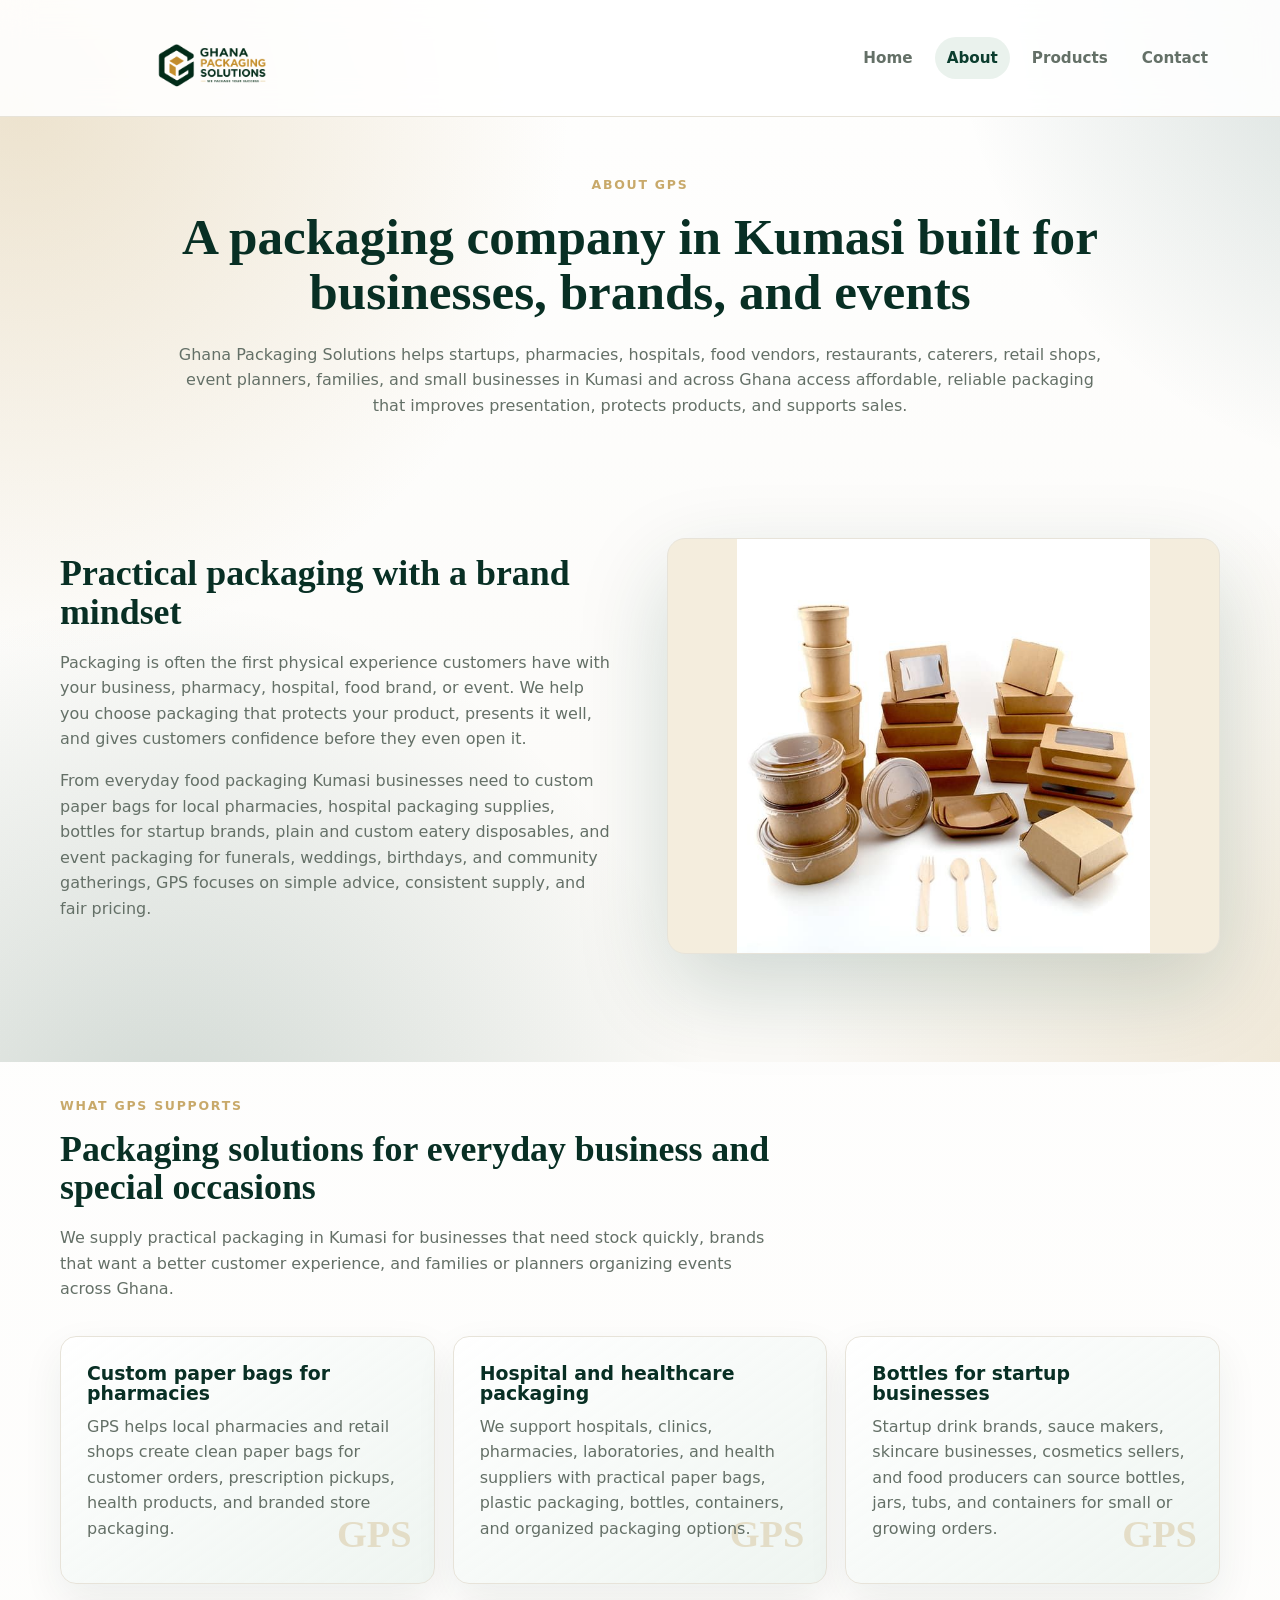
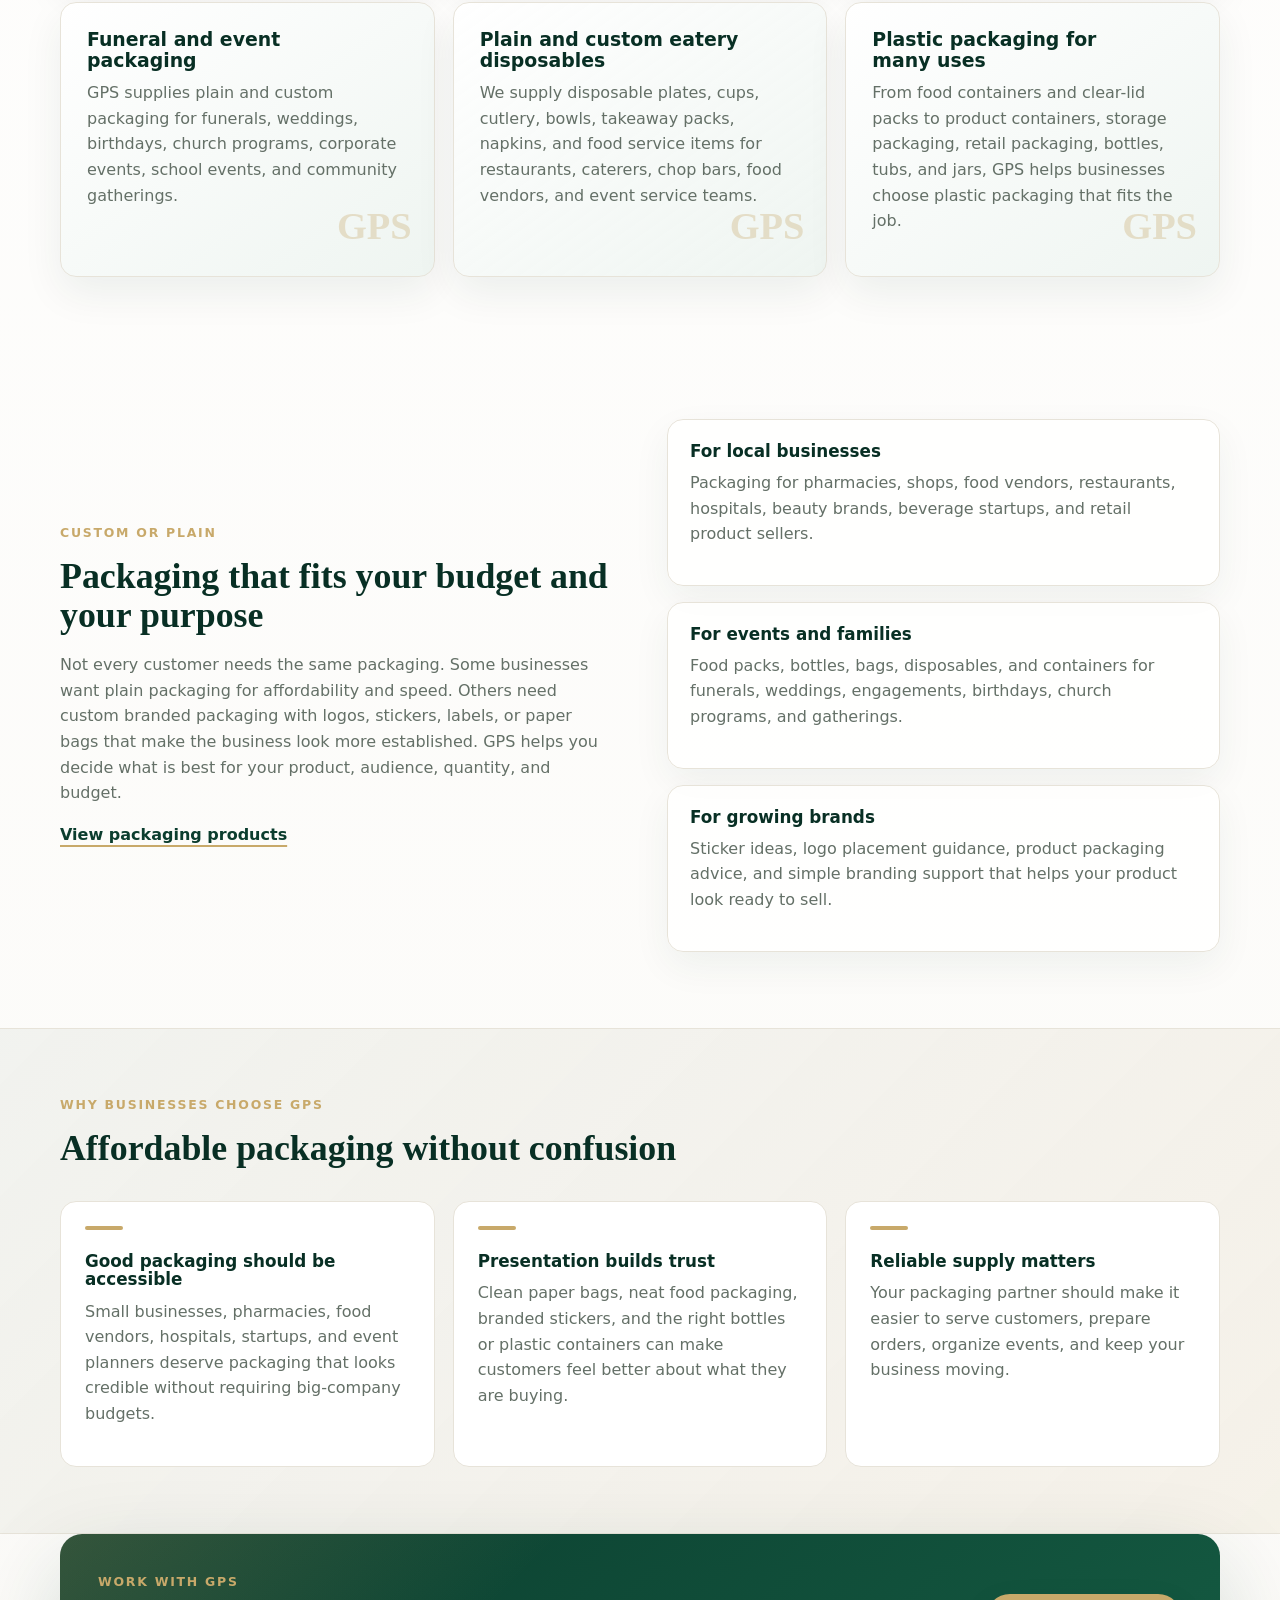
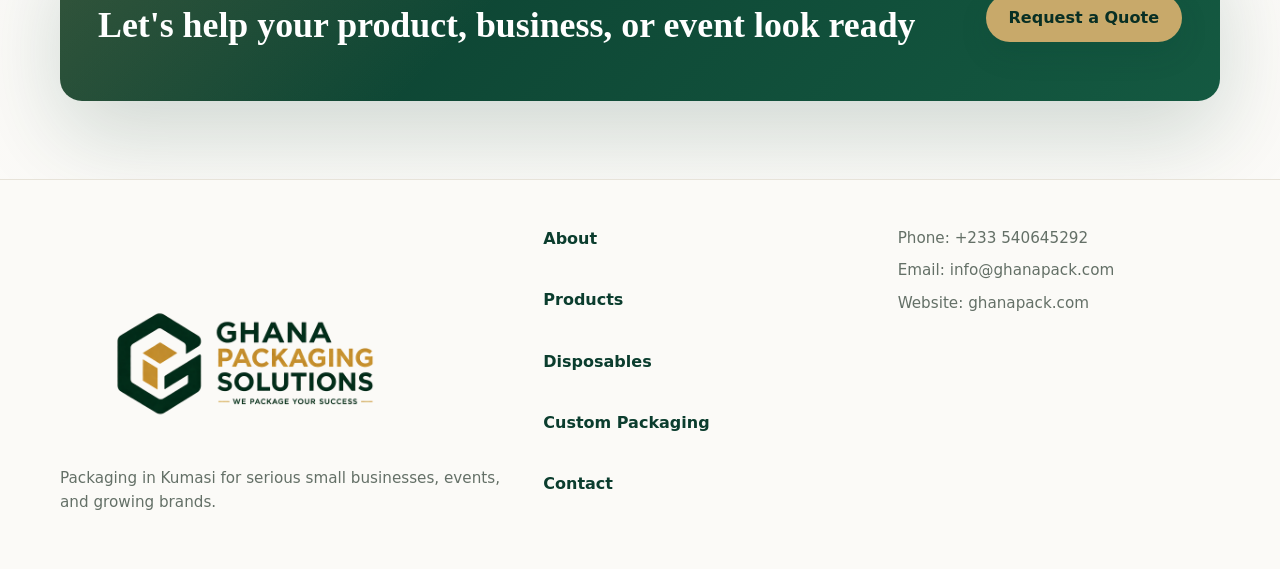
==== about.html @ 1c3f51d5 "Update site logo and favicon" ====
<!DOCTYPE html>
<html lang="en">
<head>
  <meta charset="UTF-8">
  <meta name="viewport" content="width=device-width, initial-scale=1.0">
  <title>About GPS | Packaging Company in Kumasi, Ghana</title>
  <meta name="description" content="Learn about Ghana Packaging Solutions, a packaging company in Kumasi supplying custom paper bags, pharmacy bags, hospital packaging, bottles, plastic packaging, disposables, and event packaging Ghana-wide.">
  <link rel="canonical" href="https://ghanapack.com/about.html">
  <meta property="og:type" content="website">
  <meta property="og:title" content="About Ghana Packaging Solutions">
  <meta property="og:description" content="A packaging company in Kumasi supplying custom paper bags, pharmacy bags, hospital packaging, bottles, plastic packaging, disposables, and event packaging Ghana-wide.">
  <meta property="og:url" content="https://ghanapack.com/about.html">
  <meta property="og:image" content="https://www.ghanapack.com/assets/images/foodpack.jpeg">
  <meta property="og:image:alt" content="Food packaging products supplied by Ghana Packaging Solutions">
  <meta name="twitter:card" content="summary_large_image">
  <meta name="twitter:title" content="About Ghana Packaging Solutions">
  <meta name="twitter:description" content="Custom paper bags, pharmacy bags, hospital packaging, bottles, plastic packaging, disposables, and event packaging from GPS in Kumasi.">
  <meta name="twitter:image" content="https://www.ghanapack.com/assets/images/foodpack.jpeg">
  <link rel="icon" href="/favicon.ico" sizes="any">
  <link rel="icon" type="image/png" sizes="512x512" href="/assets/images/favicon-final.png">
  <link rel="apple-touch-icon" href="/assets/images/favicon-final.png">
  <link rel="stylesheet" href="css/style.css">
</head>
<body>
  <header class="site-header">
    <a class="brand" href="index.html" aria-label="Ghana Packaging Solutions home"><img class="brand-logo" src="assets/images/logoname-transparent.png" alt="Ghana Packaging Solutions logo"><span class="brand-text">Ghana Packaging Solutions</span></a>
    <button class="nav-toggle" type="button" aria-label="Open navigation" aria-expanded="false">Menu</button>
    <nav class="site-nav" aria-label="Primary navigation">
      <a href="index.html">Home</a>
      <a href="about.html" aria-current="page">About</a>
      <a href="products.html">Products</a>
      <a href="contact.html">Contact</a>
    </nav>
  </header>

  <main>
    <section class="page-hero">
      <p class="eyebrow">About GPS</p>
      <h1>A packaging company in Kumasi built for businesses, brands, and events</h1>
      <p>Ghana Packaging Solutions helps startups, pharmacies, hospitals, food vendors, restaurants, caterers, retail shops, event planners, families, and small businesses in Kumasi and across Ghana access affordable, reliable packaging that improves presentation, protects products, and supports sales.</p>
    </section>

    <section class="split-section">
      <div>
        <h2>Practical packaging with a brand mindset</h2>
        <p>Packaging is often the first physical experience customers have with your business, pharmacy, hospital, food brand, or event. We help you choose packaging that protects your product, presents it well, and gives customers confidence before they even open it.</p>
        <p>From everyday food packaging Kumasi businesses need to custom paper bags for local pharmacies, hospital packaging supplies, bottles for startup brands, plain and custom eatery disposables, and event packaging for funerals, weddings, birthdays, and community gatherings, GPS focuses on simple advice, consistent supply, and fair pricing.</p>
      </div>
      <figure class="image-panel">
        <!-- IMAGE TO CHANGE: Replace this with a Ghana/local GPS shop, warehouse, or product-only packaging photo. Avoid foreign people, foreign dishes, and unrelated scenes. -->
        <img src="assets/images/foodpack.jpeg" alt="Ghana Packaging Solutions food packaging supplies for businesses in Ghana" loading="lazy">
      </figure>
    </section>

    <section class="section">
      <div class="section-heading">
        <p class="eyebrow">What GPS supports</p>
        <h2>Packaging solutions for everyday business and special occasions</h2>
        <p>We supply practical packaging in Kumasi for businesses that need stock quickly, brands that want a better customer experience, and families or planners organizing events across Ghana.</p>
      </div>
      <div class="service-grid">
        <article class="service-card">
          <h3>Custom paper bags for pharmacies</h3>
          <p>GPS helps local pharmacies and retail shops create clean paper bags for customer orders, prescription pickups, health products, and branded store packaging.</p>
        </article>
        <article class="service-card">
          <h3>Hospital and healthcare packaging</h3>
          <p>We support hospitals, clinics, pharmacies, laboratories, and health suppliers with practical paper bags, plastic packaging, bottles, containers, and organized packaging options.</p>
        </article>
        <article class="service-card">
          <h3>Bottles for startup businesses</h3>
          <p>Startup drink brands, sauce makers, skincare businesses, cosmetics sellers, and food producers can source bottles, jars, tubs, and containers for small or growing orders.</p>
        </article>
        <article class="service-card">
          <h3>Funeral and event packaging</h3>
          <p>GPS supplies plain and custom packaging for funerals, weddings, birthdays, church programs, corporate events, school events, and community gatherings.</p>
        </article>
        <article class="service-card">
          <h3>Plain and custom eatery disposables</h3>
          <p>We supply disposable plates, cups, cutlery, bowls, takeaway packs, napkins, and food service items for restaurants, caterers, chop bars, food vendors, and event service teams.</p>
        </article>
        <article class="service-card">
          <h3>Plastic packaging for many uses</h3>
          <p>From food containers and clear-lid packs to product containers, storage packaging, retail packaging, bottles, tubs, and jars, GPS helps businesses choose plastic packaging that fits the job.</p>
        </article>
      </div>
    </section>

    <section class="split-section">
      <div>
        <p class="eyebrow">Custom or plain</p>
        <h2>Packaging that fits your budget and your purpose</h2>
        <p>Not every customer needs the same packaging. Some businesses want plain packaging for affordability and speed. Others need custom branded packaging with logos, stickers, labels, or paper bags that make the business look more established. GPS helps you decide what is best for your product, audience, quantity, and budget.</p>
        <a class="text-link" href="products.html">View packaging products</a>
      </div>
      <div class="support-list">
        <div>
          <h3>For local businesses</h3>
          <p>Packaging for pharmacies, shops, food vendors, restaurants, hospitals, beauty brands, beverage startups, and retail product sellers.</p>
        </div>
        <div>
          <h3>For events and families</h3>
          <p>Food packs, bottles, bags, disposables, and containers for funerals, weddings, engagements, birthdays, church programs, and gatherings.</p>
        </div>
        <div>
          <h3>For growing brands</h3>
          <p>Sticker ideas, logo placement guidance, product packaging advice, and simple branding support that helps your product look ready to sell.</p>
        </div>
      </div>
    </section>

    <section class="section section-muted">
      <div class="section-heading">
        <p class="eyebrow">Why businesses choose GPS</p>
        <h2>Affordable packaging without confusion</h2>
      </div>
      <div class="feature-grid three">
        <article class="feature">
          <h3>Good packaging should be accessible</h3>
          <p>Small businesses, pharmacies, food vendors, hospitals, startups, and event planners deserve packaging that looks credible without requiring big-company budgets.</p>
        </article>
        <article class="feature">
          <h3>Presentation builds trust</h3>
          <p>Clean paper bags, neat food packaging, branded stickers, and the right bottles or plastic containers can make customers feel better about what they are buying.</p>
        </article>
        <article class="feature">
          <h3>Reliable supply matters</h3>
          <p>Your packaging partner should make it easier to serve customers, prepare orders, organize events, and keep your business moving.</p>
        </article>
      </div>
    </section>

    <section class="cta-band">
      <div>
        <p class="eyebrow">Work with GPS</p>
        <h2>Let's help your product, business, or event look ready</h2>
      </div>
      <a class="button button-primary" href="contact.html">Request a Quote</a>
    </section>
  </main>

  <footer class="site-footer">
    <div><a class="footer-brand footer-brand-logo" href="index.html" aria-label="Ghana Packaging Solutions home"><img class="footer-logo" src="assets/images/logoname-transparent.png" alt="Ghana Packaging Solutions logo and tagline"></a><p>Packaging in Kumasi for serious small businesses, events, and growing brands.</p></div>
    <nav aria-label="Footer navigation"><a href="about.html">About</a><a href="products.html">Products</a><a href="disposables.html">Disposables</a><a href="custom-packaging.html">Custom Packaging</a><a href="contact.html">Contact</a></nav>
    <div><p>Phone: +233 540645292</p><p>Email: info@ghanapack.com</p><p>Website: ghanapack.com</p></div>
  </footer>
  <script src="js/main.js"></script>
</body>
</html>
---- css/style.css ----
:root {
  --green: #0b3d2e;
  --green-900: #082f24;
  --gold: #c8a96a;
  --gold-soft: #f4eddd;
  --charcoal: #202421;
  --muted: #647067;
  --line: #e7e3d9;
  --white: #ffffff;
  --off-white: #fbfaf7;
  --leaf-soft: #eaf2ed;
  --shadow: 0 24px 70px rgba(11, 61, 46, 0.12);
  --shadow-strong: 0 34px 90px rgba(11, 61, 46, 0.18);
  --container: 1160px;
}

* {
  box-sizing: border-box;
}

html {
  scroll-behavior: smooth;
}

body {
  position: relative;
  margin: 0;
  background: linear-gradient(180deg, #ffffff 0%, #fbfaf7 100%);
  color: var(--charcoal);
  font-family: Inter, ui-sans-serif, system-ui, -apple-system, BlinkMacSystemFont, "Segoe UI", sans-serif;
  line-height: 1.6;
  isolation: isolate;
}

body::before {
  position: fixed;
  inset: -18%;
  z-index: 0;
  background:
    radial-gradient(circle at 12% 18%, rgba(200, 169, 106, 0.32), transparent 25%),
    radial-gradient(circle at 84% 10%, rgba(11, 61, 46, 0.2), transparent 24%),
    radial-gradient(circle at 70% 78%, rgba(200, 169, 106, 0.24), transparent 28%),
    radial-gradient(circle at 18% 86%, rgba(11, 61, 46, 0.18), transparent 25%),
    linear-gradient(180deg, #ffffff 0%, #fbfaf7 100%);
  background-size: 120% 120%, 115% 115%, 130% 130%, 125% 125%, 100% 100%;
  content: "";
  opacity: 1;
  pointer-events: none;
  transform: translate3d(0, 0, 0);
  animation: ambientBackground 15s ease-in-out infinite alternate;
}

main,
.site-footer {
  position: relative;
  z-index: 1;
}

img {
  display: block;
  max-width: 100%;
}

a {
  color: inherit;
}

.site-header {
  position: sticky;
  top: 0;
  z-index: 20;
  display: flex;
  align-items: center;
  justify-content: space-between;
  gap: 24px;
  padding: 8px max(24px, calc((100vw - var(--container)) / 2));
  background: rgba(255, 255, 255, 0.88);
  border-bottom: 1px solid var(--line);
  backdrop-filter: blur(16px);
}

.brand,
.footer-brand {
  display: inline-flex;
  align-items: center;
  gap: 10px;
  color: var(--green);
  font-weight: 800;
  letter-spacing: 0;
  text-decoration: none;
}

.brand-logo {
  width: 300px;
  height: 100px;
  border: 0;
  border-radius: 0;
  background: transparent;
  box-shadow: none;
  object-fit: contain;
  object-position: center;
}

.brand-text {
  display: none;
  line-height: 1.15;
}

.footer-brand-logo {
  display: block;
  max-width: 360px;
}

.footer-logo {
  width: 100%;
  aspect-ratio: 3 / 2;
  border: 0;
  border-radius: 0;
  background: transparent;
  box-shadow: none;
  object-fit: contain;
  object-position: center;
}

.site-nav {
  display: flex;
  align-items: center;
  gap: 10px;
  color: var(--muted);
  font-size: 0.95rem;
  font-weight: 700;
}

.site-nav a {
  padding: 9px 12px;
  border-radius: 999px;
  text-decoration: none;
  transition: color 180ms ease, background 180ms ease;
}

.site-nav a:hover,
.site-nav a[aria-current="page"] {
  background: var(--leaf-soft);
  color: var(--green);
}

.nav-toggle {
  display: none;
  border: 1px solid var(--line);
  background: var(--white);
  color: var(--green);
  min-height: 42px;
  padding: 0 14px;
  font: inherit;
  font-weight: 800;
}

.hero,
.page-hero,
.section,
.split-section,
.contact-layout,
.cta-band {
  width: min(var(--container), calc(100% - 40px));
  margin-inline: auto;
}

.hero {
  display: grid;
  grid-template-columns: minmax(0, 0.95fr) minmax(320px, 1.05fr);
  gap: 56px;
  align-items: center;
  min-height: calc(100vh - 74px);
  padding: 54px 0 44px;
}

.hero-content {
  max-width: 690px;
}

.eyebrow {
  margin: 0 0 14px;
  color: var(--gold);
  font-size: 0.78rem;
  font-weight: 900;
  letter-spacing: 0.14em;
  text-transform: uppercase;
}

h1,
h2,
h3,
p {
  margin-top: 0;
}

h1,
h2,
h3 {
  color: var(--green-900);
  line-height: 1.08;
}

h1 {
  margin-bottom: 22px;
  font-family: Georgia, "Times New Roman", serif;
  font-size: clamp(2.35rem, 4.55vw, 4.7rem);
  font-weight: 700;
  letter-spacing: 0;
}

h2 {
  margin-bottom: 18px;
  font-family: Georgia, "Times New Roman", serif;
  font-size: clamp(1.75rem, 2.8vw, 2.85rem);
  font-weight: 700;
}

h3 {
  margin-bottom: 10px;
  font-size: 1.05rem;
}

p {
  color: var(--muted);
}

.hero-copy {
  max-width: 640px;
  font-size: 1.05rem;
}

.button-row {
  display: flex;
  flex-wrap: wrap;
  gap: 14px;
  align-items: center;
  margin-top: 28px;
}

.button {
  display: inline-flex;
  align-items: center;
  justify-content: center;
  min-height: 48px;
  padding: 0 22px;
  border: 1px solid transparent;
  border-radius: 999px;
  font-weight: 850;
  text-decoration: none;
  box-shadow: 0 12px 30px rgba(11, 61, 46, 0.12);
  transition: transform 180ms ease, background 180ms ease, border-color 180ms ease, box-shadow 180ms ease;
}

.button:hover,
.category-card:hover,
.product-card:hover {
  transform: translateY(-5px);
}

.button:hover {
  box-shadow: 0 20px 44px rgba(11, 61, 46, 0.2);
}

.button-primary {
  background: var(--green);
  color: var(--white);
}

.button-secondary {
  border-color: var(--green);
  color: var(--green);
}

.button-whatsapp {
  background: #128c7e;
  color: var(--white);
}

.hero-media,
.image-panel {
  position: relative;
  margin: 0;
  overflow: hidden;
  border: 1px solid var(--line);
  border-radius: 18px;
  background: var(--gold-soft);
  box-shadow: var(--shadow-strong);
}

.hero-slider {
  min-height: clamp(330px, 46vw, 560px);
  isolation: isolate;
}

.hero-media img,
.image-panel img {
  width: 100%;
  aspect-ratio: 4 / 3;
  object-fit: contain;
  transition: transform 600ms ease, filter 600ms ease;
}

.hero-slider .hero-slide {
  position: absolute;
  inset: 0;
  height: 100%;
  opacity: 0;
  transform: scale(1.035);
  transition: opacity 900ms ease, transform 1600ms ease;
}

.hero-slider .hero-slide.is-active {
  opacity: 1;
  transform: scale(1);
  z-index: 1;
}

.hero-slider-caption {
  position: absolute;
  right: 18px;
  bottom: 18px;
  z-index: 3;
  max-width: min(76%, 390px);
  padding: 12px 16px;
  border: 1px solid rgba(255, 255, 255, 0.42);
  border-radius: 999px;
  background: rgba(8, 47, 36, 0.82);
  color: var(--white);
  font-size: 0.86rem;
  font-weight: 800;
  line-height: 1.35;
  backdrop-filter: blur(12px);
}

.hero-slider-dots {
  position: absolute;
  left: 20px;
  bottom: 24px;
  z-index: 3;
  display: flex;
  gap: 8px;
}

.hero-slider-dots span {
  width: 9px;
  height: 9px;
  border-radius: 999px;
  background: rgba(255, 255, 255, 0.56);
  transition: width 220ms ease, background 220ms ease;
}

.hero-slider-dots span.is-active {
  width: 28px;
  background: var(--gold);
}

.hero-media:hover .hero-slide.is-active,
.image-panel:hover img,
.category-card:hover img,
.product-card:hover img {
  filter: saturate(1.08) contrast(1.04);
  transform: scale(1.045);
}

.proof-strip {
  display: grid;
  width: min(var(--container), calc(100% - 40px));
  grid-template-columns: repeat(4, minmax(0, 1fr));
  gap: 1px;
  margin: 0 auto 34px;
  overflow: hidden;
  border: 1px solid rgba(11, 61, 46, 0.12);
  border-radius: 18px;
  background: rgba(11, 61, 46, 0.12);
  box-shadow: 0 20px 56px rgba(11, 61, 46, 0.08);
}

.proof-strip div {
  padding: 22px 20px;
  background: rgba(255, 255, 255, 0.82);
  backdrop-filter: blur(12px);
}

.proof-strip strong,
.proof-strip span {
  display: block;
}

.proof-strip strong {
  color: var(--green);
  font-family: Georgia, "Times New Roman", serif;
  font-size: 1.55rem;
}

.proof-strip span {
  color: var(--muted);
  font-size: 0.9rem;
}

.section {
  padding: 66px 0;
}

.section-muted {
  width: 100%;
  max-width: none;
  padding-inline: max(20px, calc((100vw - var(--container)) / 2));
  background:
    linear-gradient(135deg, rgba(11, 61, 46, 0.04), rgba(200, 169, 106, 0.1)),
    var(--off-white);
  border-block: 1px solid var(--line);
}

.section-heading {
  max-width: 720px;
  margin-bottom: 34px;
}

.category-grid {
  display: grid;
  grid-template-columns: repeat(3, minmax(0, 1fr));
  gap: 18px;
}

.feature-grid {
  display: grid;
  grid-template-columns: repeat(auto-fit, minmax(205px, 1fr));
  gap: 18px;
}

.feature-grid.three {
  grid-template-columns: repeat(3, minmax(0, 1fr));
}

.category-card,
.feature,
.product-card,
.contact-panel,
.quote-form {
  border: 1px solid var(--line);
  border-radius: 16px;
  background: var(--white);
}

.category-card {
  display: block;
  overflow: hidden;
  color: var(--green);
  font-weight: 850;
  text-decoration: none;
  box-shadow: 0 14px 40px rgba(11, 61, 46, 0.07);
  transition: transform 220ms ease, box-shadow 220ms ease;
}

.category-card img {
  width: 100%;
  aspect-ratio: 1.2 / 1;
  object-fit: cover;
  border-bottom: 1px solid var(--line);
  transition: opacity 180ms ease, transform 600ms ease, filter 600ms ease;
}

.category-card span {
  position: relative;
  display: flex;
  align-items: center;
  justify-content: space-between;
  gap: 12px;
  padding: 18px;
}

.category-card span::after {
  color: var(--gold);
  content: "->";
  transition: transform 180ms ease;
}

.category-card:hover,
.product-card:hover,
.feature:hover {
  box-shadow: var(--shadow);
}

.category-card:hover span::after {
  transform: translateX(4px);
}

.feature {
  position: relative;
  padding: 24px;
  overflow: hidden;
  transition: transform 220ms ease, box-shadow 220ms ease, border-color 220ms ease;
}

.feature::before {
  display: block;
  width: 38px;
  height: 4px;
  margin-bottom: 22px;
  border-radius: 999px;
  background: var(--gold);
  content: "";
}

.feature:hover {
  border-color: rgba(200, 169, 106, 0.65);
  transform: translateY(-5px);
}

.split-section {
  display: grid;
  grid-template-columns: repeat(2, minmax(0, 1fr));
  gap: 54px;
  align-items: center;
  padding: 76px 0;
}

.support-list {
  display: grid;
  gap: 16px;
}

.support-list > div {
  padding: 22px;
  border: 1px solid var(--line);
  border-radius: 16px;
  background: rgba(255, 255, 255, 0.78);
  box-shadow: 0 14px 38px rgba(11, 61, 46, 0.06);
}

.text-link {
  color: var(--green);
  font-weight: 850;
  text-decoration-color: var(--gold);
  text-decoration-thickness: 2px;
  text-underline-offset: 5px;
}

.industry-row {
  display: grid;
  grid-template-columns: repeat(4, minmax(0, 1fr));
  gap: 14px;
}

.industry-row span {
  display: grid;
  min-height: 86px;
  place-items: center;
  border: 1px solid var(--line);
  border-radius: 16px;
  background: linear-gradient(135deg, var(--off-white), var(--leaf-soft));
  color: var(--green);
  font-weight: 850;
  text-align: center;
}

.service-grid {
  display: grid;
  grid-template-columns: repeat(3, minmax(0, 1fr));
  gap: 18px;
}

.service-card {
  position: relative;
  min-height: 210px;
  padding: 26px;
  overflow: hidden;
  border: 1px solid var(--line);
  border-radius: 16px;
  background:
    linear-gradient(145deg, rgba(255, 255, 255, 0.92), rgba(234, 242, 237, 0.78)),
    var(--white);
  box-shadow: 0 16px 42px rgba(11, 61, 46, 0.07);
  transition: transform 220ms ease, border-color 220ms ease, box-shadow 220ms ease;
}

.service-card::after {
  position: absolute;
  right: 22px;
  bottom: 18px;
  color: rgba(200, 169, 106, 0.32);
  content: "GPS";
  font-family: Georgia, "Times New Roman", serif;
  font-size: 2.4rem;
  font-weight: 700;
}

.service-card h3,
.service-card p {
  position: relative;
  z-index: 1;
}

.service-card h3 {
  max-width: 260px;
  font-size: 1.18rem;
}

.service-card:hover {
  border-color: rgba(200, 169, 106, 0.65);
  box-shadow: var(--shadow);
  transform: translateY(-5px);
}

.faq-section {
  padding-top: 10px;
}

.faq-list {
  display: grid;
  gap: 14px;
}

.faq-list details {
  border: 1px solid var(--line);
  border-radius: 16px;
  background: rgba(255, 255, 255, 0.88);
  box-shadow: 0 14px 34px rgba(11, 61, 46, 0.06);
  transition: border-color 180ms ease, box-shadow 180ms ease;
}

.faq-list details[open] {
  border-color: rgba(200, 169, 106, 0.72);
  box-shadow: var(--shadow);
}

.faq-list summary {
  display: flex;
  align-items: center;
  justify-content: space-between;
  gap: 18px;
  padding: 22px 24px;
  color: var(--green-900);
  cursor: pointer;
  font-weight: 850;
  list-style: none;
}

.faq-list summary::-webkit-details-marker {
  display: none;
}

.faq-list summary::after {
  display: grid;
  flex: 0 0 30px;
  width: 30px;
  height: 30px;
  place-items: center;
  border-radius: 999px;
  background: var(--leaf-soft);
  color: var(--green);
  content: "+";
  font-size: 1.1rem;
  transition: transform 180ms ease, background 180ms ease;
}

.faq-list details[open] summary::after {
  background: var(--gold-soft);
  transform: rotate(45deg);
}

.faq-list p {
  max-width: 860px;
  margin: -4px 24px 24px;
}

.cta-band {
  display: flex;
  align-items: center;
  justify-content: space-between;
  gap: 28px;
  margin-bottom: 78px;
  padding: 38px;
  border-radius: 22px;
  background:
    linear-gradient(135deg, rgba(200, 169, 106, 0.22), transparent 38%),
    linear-gradient(135deg, var(--green), #145941);
  box-shadow: var(--shadow-strong);
}

.cta-band h2,
.cta-band p,
.cta-band a:not(.button),
.cta-band .eyebrow {
  color: var(--white);
}

.cta-band .eyebrow {
  color: var(--gold);
}

.cta-band .button-primary {
  background: var(--gold);
  color: var(--green-900);
}

.page-hero {
  max-width: 930px;
  padding: 58px 0 28px;
  text-align: center;
}

.page-hero h1 {
  font-size: clamp(2.15rem, 4vw, 3.8rem);
}

.product-list {
  display: grid;
  gap: 22px;
}

.product-card {
  display: grid;
  grid-template-columns: 280px 1fr;
  gap: 28px;
  align-items: center;
  padding: 18px;
  overflow: hidden;
  transition: transform 220ms ease, box-shadow 220ms ease, border-color 220ms ease;
}

.product-card img {
  width: 100%;
  aspect-ratio: 1.25 / 1;
  border-radius: 4px;
  object-fit: cover;
  transition: opacity 180ms ease, transform 600ms ease, filter 600ms ease;
}

.check-list {
  display: grid;
  gap: 10px;
  margin: 24px 0 0;
  padding: 0;
  list-style: none;
}

.check-list li {
  position: relative;
  padding-left: 28px;
  color: var(--charcoal);
}

.check-list li::before {
  position: absolute;
  left: 0;
  top: 0.45em;
  width: 11px;
  height: 6px;
  border-left: 2px solid var(--gold);
  border-bottom: 2px solid var(--gold);
  content: "";
  transform: rotate(-45deg);
}

.contact-layout {
  display: grid;
  grid-template-columns: 0.75fr 1.25fr;
  gap: 26px;
  align-items: start;
  padding: 40px 0 84px;
}

.contact-panel,
.quote-form {
  padding: 28px;
  box-shadow: 0 16px 48px rgba(11, 61, 46, 0.08);
}

.contact-panel a {
  color: var(--green);
  font-weight: 800;
}

.quote-form {
  display: grid;
  gap: 12px;
}

.quote-form label {
  color: var(--green-900);
  font-weight: 800;
}

.quote-form input,
.quote-form select,
.quote-form textarea {
  width: 100%;
  min-height: 48px;
  border: 1px solid var(--line);
  border-radius: 10px;
  padding: 12px 14px;
  color: var(--charcoal);
  font: inherit;
}

.quote-form input:focus,
.quote-form select:focus,
.quote-form textarea:focus {
  border-color: var(--gold);
  box-shadow: 0 0 0 4px rgba(200, 169, 106, 0.18);
  outline: none;
}

.reveal {
  opacity: 0;
  transform: translateY(24px);
  transition: opacity 650ms ease, transform 650ms ease;
}

.reveal.is-visible {
  opacity: 1;
  transform: translateY(0);
}

@keyframes ambientBackground {
  0% {
    background-position: 0% 0%, 100% 4%, 74% 100%, 6% 86%, 0% 0%;
    transform: scale(1);
  }

  50% {
    background-position: 8% 10%, 90% 16%, 62% 88%, 14% 76%, 0% 0%;
    transform: scale(1.025);
  }

  100% {
    background-position: 14% 4%, 82% 0%, 80% 76%, 2% 94%, 0% 0%;
    transform: scale(1.04);
  }
}

@media (prefers-reduced-motion: reduce) {
  *,
  *::before,
  *::after {
    animation-duration: 0.01ms !important;
    animation-iteration-count: 1 !important;
    scroll-behavior: auto !important;
    transition-duration: 0.01ms !important;
  }
}

.quote-form textarea {
  resize: vertical;
}

.site-footer {
  display: grid;
  grid-template-columns: 1.4fr 1fr 1fr;
  gap: 32px;
  padding: 46px max(24px, calc((100vw - var(--container)) / 2));
  background: var(--off-white);
  border-top: 1px solid var(--line);
}

.site-footer nav {
  display: grid;
  gap: 10px;
}

.site-footer a {
  color: var(--green);
  font-weight: 800;
  text-decoration: none;
}

.site-footer p {
  margin-bottom: 8px;
  font-size: 0.95rem;
}

@media (max-width: 900px) {
  .site-header {
    align-items: center;
    flex-wrap: wrap;
  }

  .nav-toggle {
    display: inline-flex;
    align-items: center;
  }

  .site-nav {
    display: none;
    width: 100%;
    flex-direction: column;
    align-items: flex-start;
    gap: 14px;
    padding-top: 12px;
  }

  .site-nav.is-open {
    display: flex;
  }

  .hero,
  .split-section,
  .contact-layout {
    grid-template-columns: 1fr;
  }

  .category-grid,
  .feature-grid,
  .feature-grid.three,
  .industry-row,
  .service-grid,
  .proof-strip {
    grid-template-columns: repeat(2, minmax(0, 1fr));
  }

  .site-footer {
    grid-template-columns: 1fr;
  }

  .cta-band {
    align-items: flex-start;
    flex-direction: column;
  }
}

@media (max-width: 620px) {
  .brand {
    max-width: calc(100% - 82px);
    font-size: 0.92rem;
  }

  .brand-logo {
    width: 210px;
    height: 74px;
    border-radius: 12px;
  }

  .footer-brand-logo {
    max-width: 300px;
  }

  .hero,
  .page-hero,
  .section,
  .split-section,
  .contact-layout,
  .cta-band {
    width: min(100% - 28px, var(--container));
  }

  .hero {
    padding-top: 46px;
  }

  h1 {
    font-size: 2.22rem;
  }

  .category-grid,
  .feature-grid,
  .feature-grid.three,
  .industry-row,
  .service-grid,
  .product-card {
    grid-template-columns: 1fr;
  }

  .product-card {
    gap: 18px;
  }

  .cta-band {
    padding: 28px 22px;
  }

  .proof-strip {
    width: min(100% - 28px, var(--container));
  }

  .hero-slider-caption {
    right: 14px;
    bottom: 16px;
    max-width: calc(100% - 28px);
    border-radius: 14px;
    font-size: 0.78rem;
  }

  .hero-slider-dots {
    left: 16px;
    top: 16px;
    bottom: auto;
  }

  .button {
    width: 100%;
  }
}
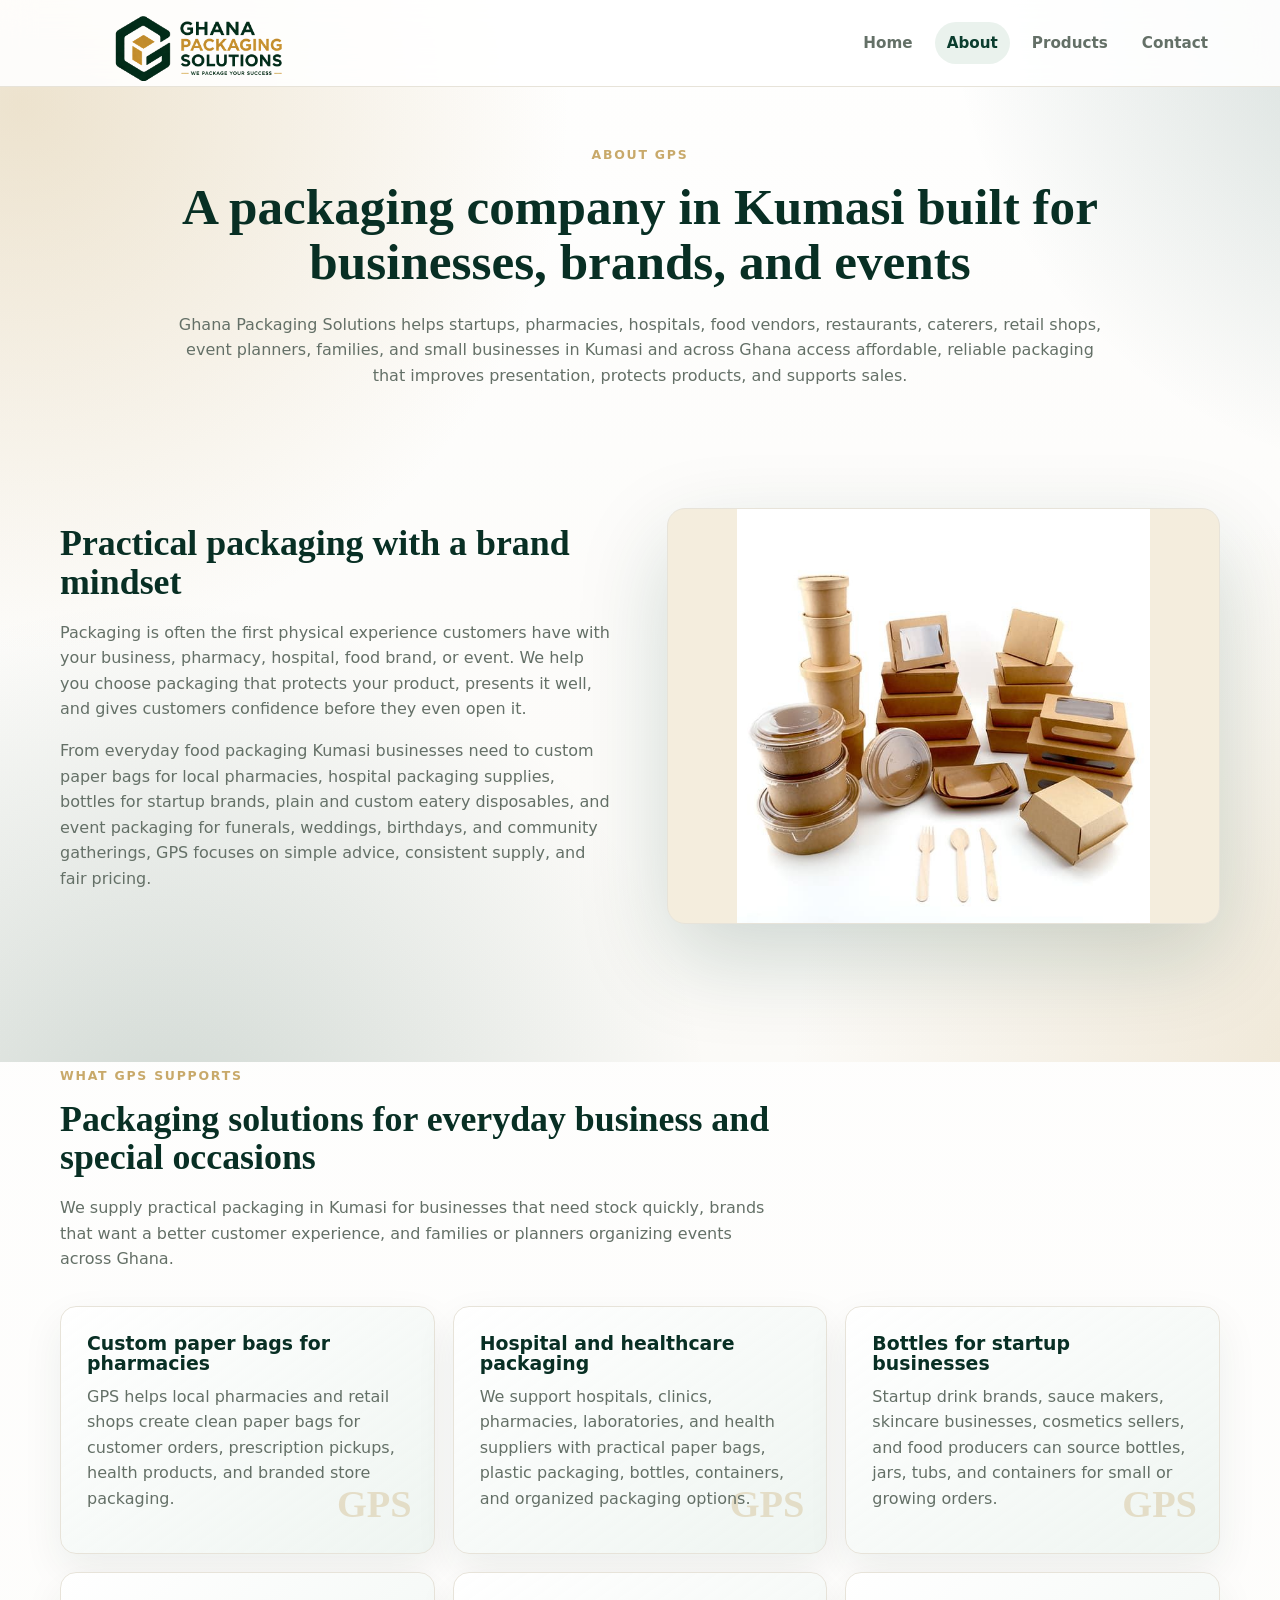
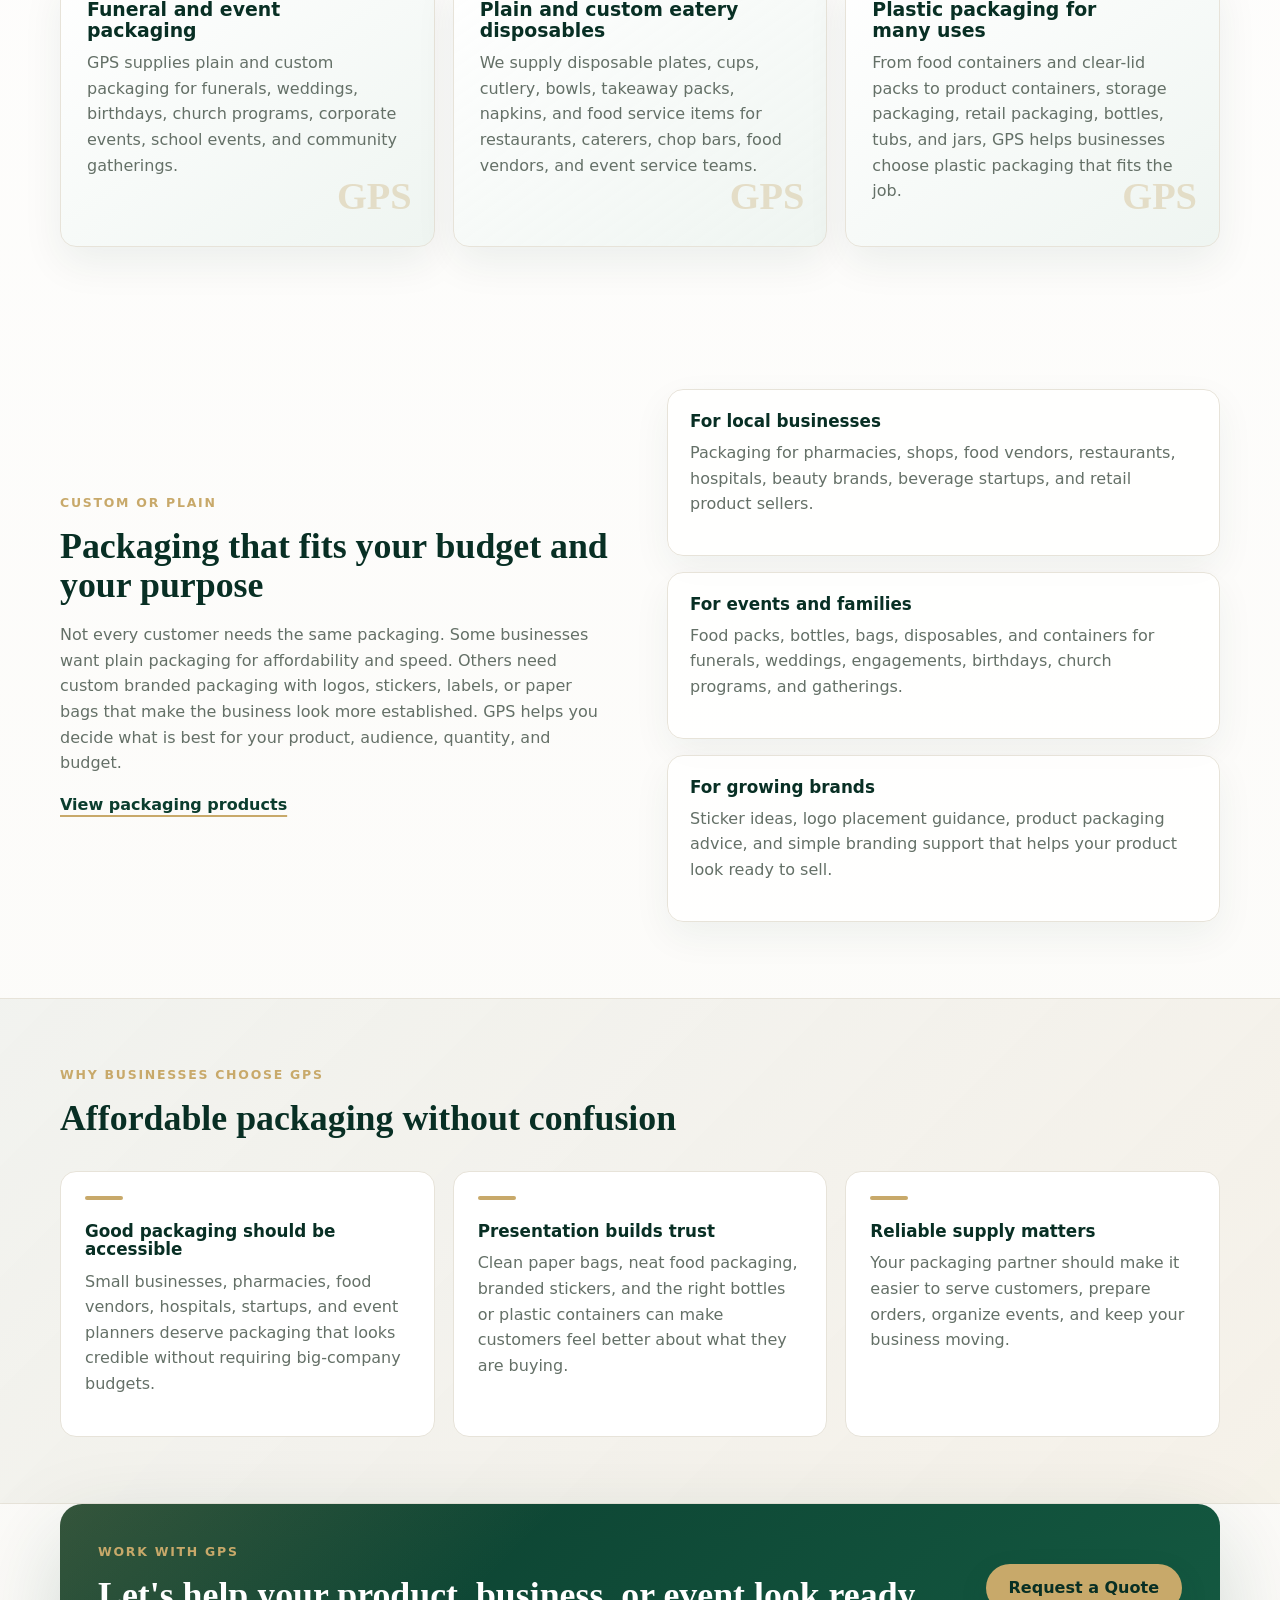
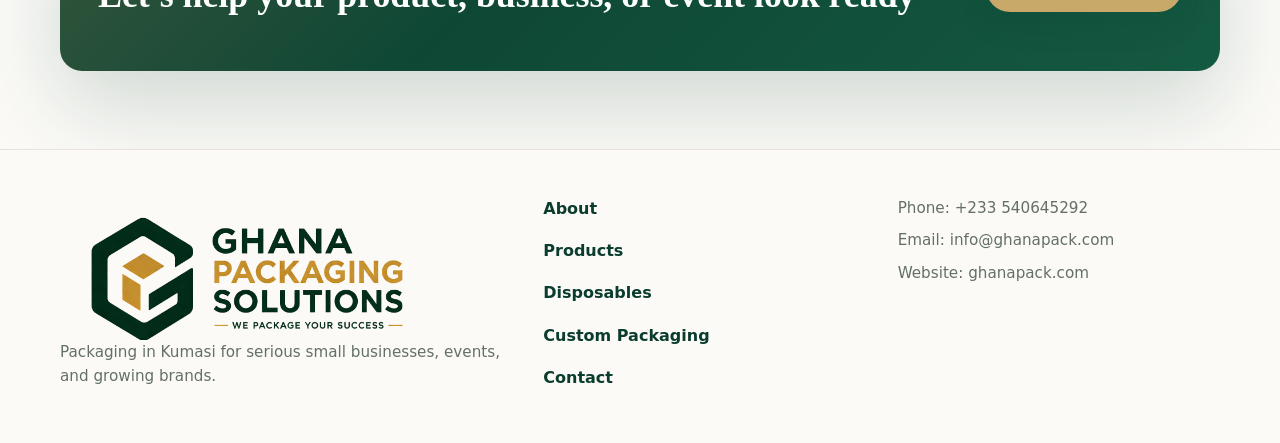
==== commit 3962c4ba: "Refine navbar logo sizing" ====
--- a/about.html
+++ b/about.html
@@ -23,7 +23,7 @@
 </head>
 <body>
   <header class="site-header">
-    <a class="brand" href="index.html" aria-label="Ghana Packaging Solutions home"><img class="brand-logo" src="assets/images/logoname-transparent.png" alt="Ghana Packaging Solutions logo"><span class="brand-text">Ghana Packaging Solutions</span></a>
+    <a class="brand" href="index.html" aria-label="Ghana Packaging Solutions home"><img class="brand-logo" src="assets/images/logoname-cropped.png" alt="Ghana Packaging Solutions logo"><span class="brand-text">Ghana Packaging Solutions</span></a>
     <button class="nav-toggle" type="button" aria-label="Open navigation" aria-expanded="false">Menu</button>
     <nav class="site-nav" aria-label="Primary navigation">
       <a href="index.html">Home</a>
@@ -140,7 +140,7 @@
   </main>
 
   <footer class="site-footer">
-    <div><a class="footer-brand footer-brand-logo" href="index.html" aria-label="Ghana Packaging Solutions home"><img class="footer-logo" src="assets/images/logoname-transparent.png" alt="Ghana Packaging Solutions logo and tagline"></a><p>Packaging in Kumasi for serious small businesses, events, and growing brands.</p></div>
+    <div><a class="footer-brand footer-brand-logo" href="index.html" aria-label="Ghana Packaging Solutions home"><img class="footer-logo" src="assets/images/logoname-cropped.png" alt="Ghana Packaging Solutions logo and tagline"></a><p>Packaging in Kumasi for serious small businesses, events, and growing brands.</p></div>
     <nav aria-label="Footer navigation"><a href="about.html">About</a><a href="products.html">Products</a><a href="disposables.html">Disposables</a><a href="custom-packaging.html">Custom Packaging</a><a href="contact.html">Contact</a></nav>
     <div><p>Phone: +233 540645292</p><p>Email: info@ghanapack.com</p><p>Website: ghanapack.com</p></div>
   </footer>
--- a/css/style.css
+++ b/css/style.css
@@ -72,8 +72,8 @@
   display: flex;
   align-items: center;
   justify-content: space-between;
-  gap: 24px;
-  padding: 8px max(24px, calc((100vw - var(--container)) / 2));
+  gap: 20px;
+  padding: 5px max(24px, calc((100vw - var(--container)) / 2));
   background: rgba(255, 255, 255, 0.88);
   border-bottom: 1px solid var(--line);
   backdrop-filter: blur(16px);
@@ -91,8 +91,8 @@
 }
 
 .brand-logo {
-  width: 300px;
-  height: 100px;
+  width: 270px;
+  height: 76px;
   border: 0;
   border-radius: 0;
   background: transparent;
@@ -113,7 +113,7 @@
 
 .footer-logo {
   width: 100%;
-  aspect-ratio: 3 / 2;
+  aspect-ratio: 5 / 2;
   border: 0;
   border-radius: 0;
   background: transparent;
@@ -927,9 +927,8 @@
   }
 
   .brand-logo {
-    width: 210px;
-    height: 74px;
-    border-radius: 12px;
+    width: 220px;
+    height: 62px;
   }
 
   .footer-brand-logo {
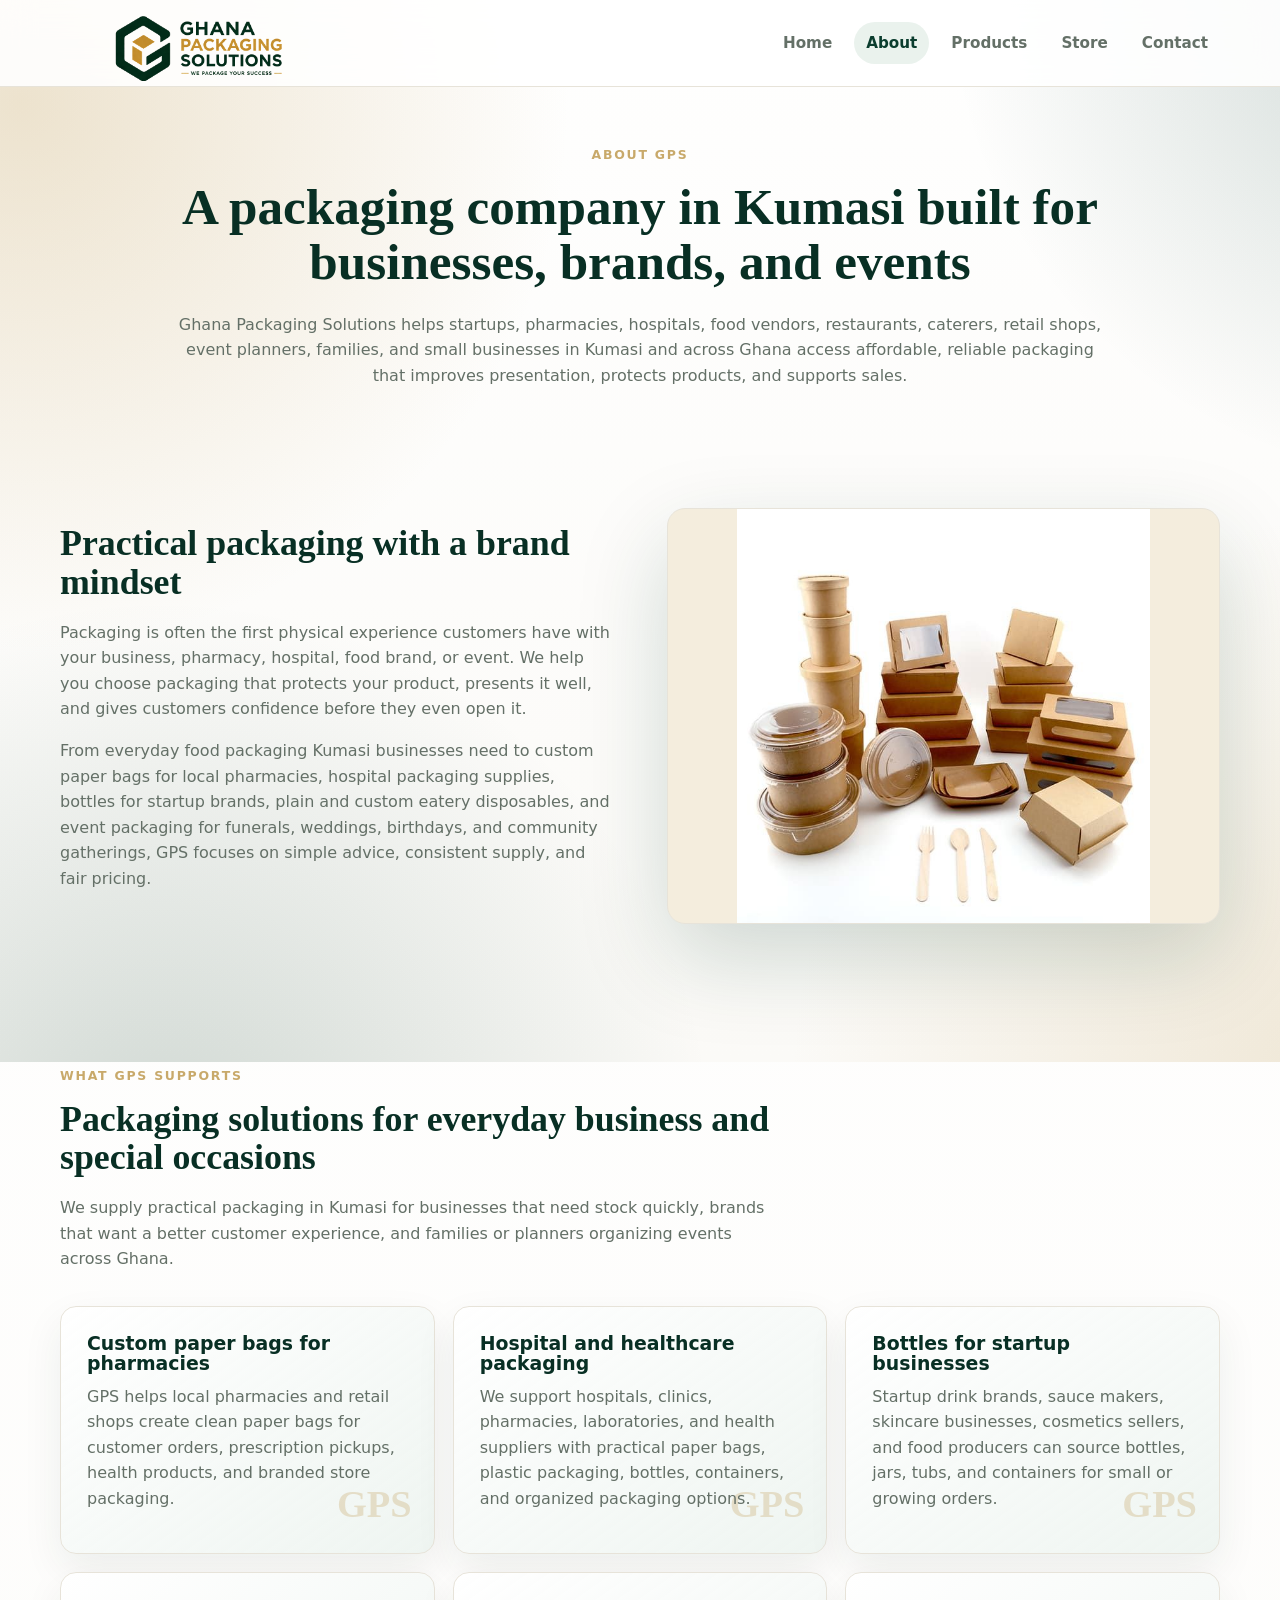
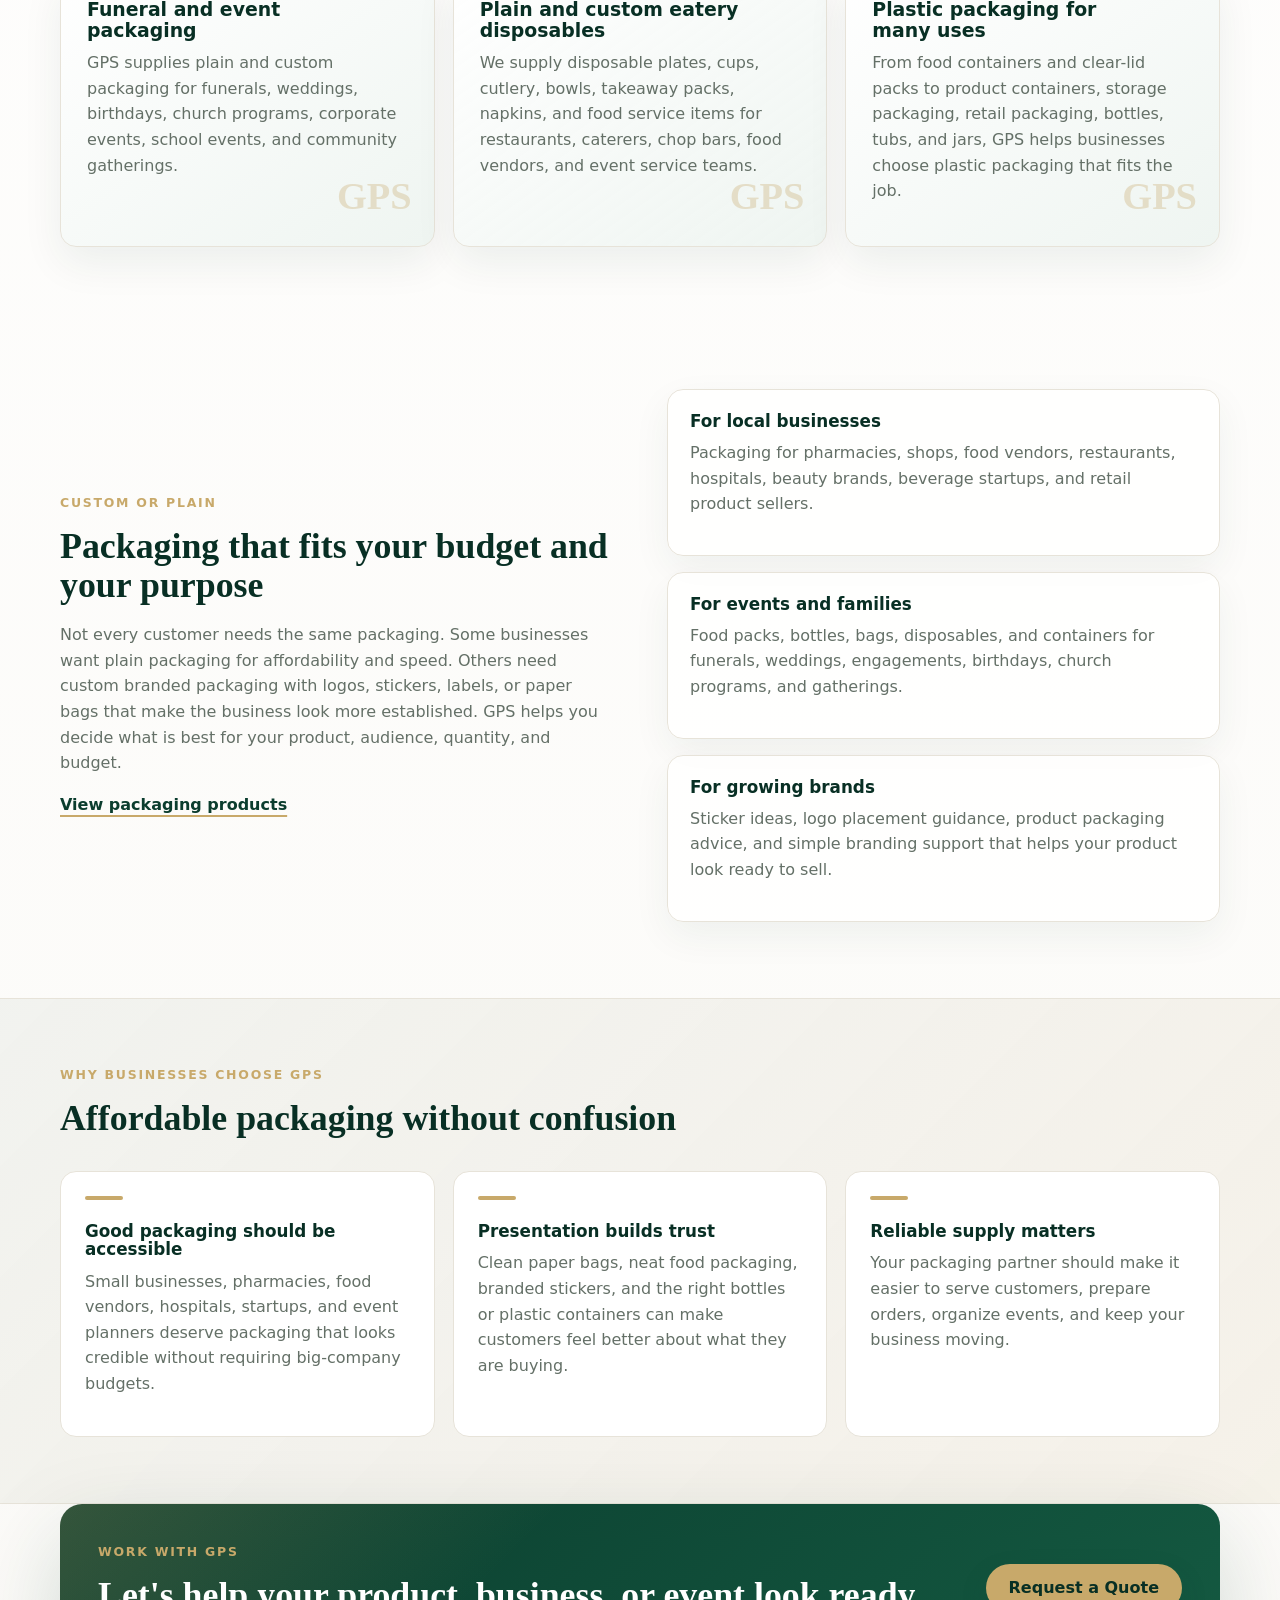
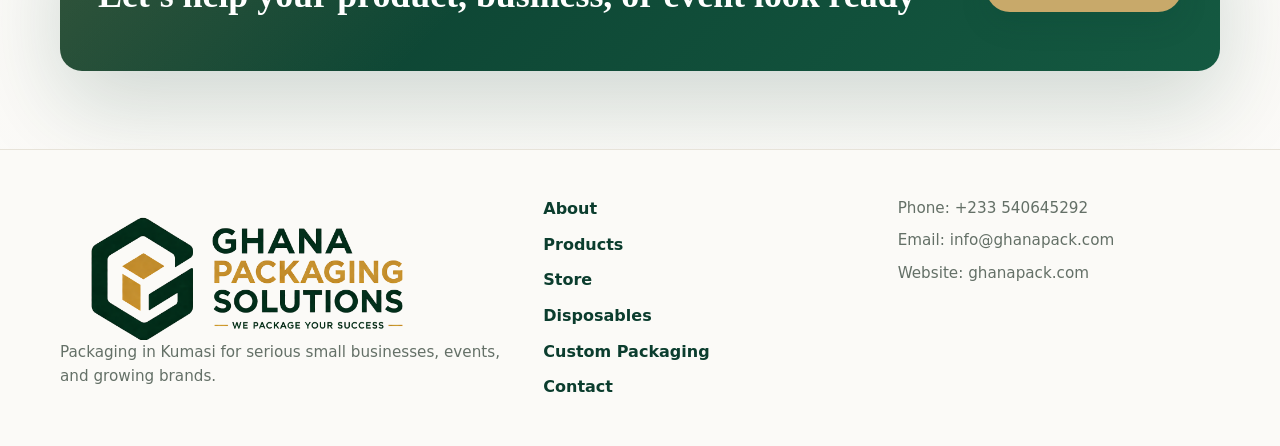
==== commit dbb95a46: "Add packaging store page" ====
--- a/about.html
+++ b/about.html
@@ -17,8 +17,8 @@
   <meta name="twitter:description" content="Custom paper bags, pharmacy bags, hospital packaging, bottles, plastic packaging, disposables, and event packaging from GPS in Kumasi.">
   <meta name="twitter:image" content="https://www.ghanapack.com/assets/images/foodpack.jpeg">
   <link rel="icon" href="/favicon.ico" sizes="any">
-  <link rel="icon" type="image/png" sizes="512x512" href="/assets/images/favicon-final.png">
-  <link rel="apple-touch-icon" href="/assets/images/favicon-final.png">
+  <link rel="icon" type="image/png" sizes="512x512" href="/assets/images/faviconefinal.png">
+  <link rel="apple-touch-icon" href="/assets/images/faviconefinal.png">
   <link rel="stylesheet" href="css/style.css">
 </head>
 <body>
@@ -29,6 +29,7 @@
       <a href="index.html">Home</a>
       <a href="about.html" aria-current="page">About</a>
       <a href="products.html">Products</a>
+      <a href="store.html">Store</a>
       <a href="contact.html">Contact</a>
     </nav>
   </header>
@@ -141,7 +142,8 @@
 
   <footer class="site-footer">
     <div><a class="footer-brand footer-brand-logo" href="index.html" aria-label="Ghana Packaging Solutions home"><img class="footer-logo" src="assets/images/logoname-cropped.png" alt="Ghana Packaging Solutions logo and tagline"></a><p>Packaging in Kumasi for serious small businesses, events, and growing brands.</p></div>
-    <nav aria-label="Footer navigation"><a href="about.html">About</a><a href="products.html">Products</a><a href="disposables.html">Disposables</a><a href="custom-packaging.html">Custom Packaging</a><a href="contact.html">Contact</a></nav>
+    <nav aria-label="Footer navigation"><a href="about.html">About</a><a href="products.html">Products</a>
+      <a href="store.html">Store</a><a href="disposables.html">Disposables</a><a href="custom-packaging.html">Custom Packaging</a><a href="contact.html">Contact</a></nav>
     <div><p>Phone: +233 540645292</p><p>Email: info@ghanapack.com</p><p>Website: ghanapack.com</p></div>
   </footer>
   <script src="js/main.js"></script>
--- a/css/style.css
+++ b/css/style.css
@@ -77,6 +77,12 @@
   background: rgba(255, 255, 255, 0.88);
   border-bottom: 1px solid var(--line);
   backdrop-filter: blur(16px);
+  transition: transform 260ms ease, box-shadow 260ms ease, background 260ms ease;
+  will-change: transform;
+}
+
+.site-header.is-hidden {
+  transform: translateY(-100%);
 }
 
 .brand,
@@ -705,6 +711,209 @@
   font-size: clamp(2.15rem, 4vw, 3.8rem);
 }
 
+.store-hero {
+  max-width: 980px;
+}
+
+.store-shell {
+  display: grid;
+  grid-template-columns: 230px minmax(0, 1fr) 280px;
+  gap: 22px;
+  align-items: start;
+  padding-top: 18px;
+}
+
+.store-panel {
+  border: 1px solid var(--line);
+  border-radius: 16px;
+  background: rgba(255, 255, 255, 0.92);
+  box-shadow: 0 16px 48px rgba(11, 61, 46, 0.08);
+}
+
+.store-tools,
+.store-cart {
+  position: sticky;
+  top: 98px;
+  display: grid;
+  gap: 18px;
+  padding: 20px;
+}
+
+.store-search {
+  display: grid;
+  gap: 8px;
+  color: var(--green-900);
+  font-weight: 800;
+}
+
+.store-search input,
+.store-search textarea {
+  width: 100%;
+  border: 1px solid var(--line);
+  border-radius: 10px;
+  padding: 12px 14px;
+  color: var(--charcoal);
+  font: inherit;
+  background: var(--white);
+}
+
+.store-search input:focus,
+.store-search textarea:focus {
+  border-color: var(--gold);
+  box-shadow: 0 0 0 4px rgba(200, 169, 106, 0.18);
+  outline: none;
+}
+
+.store-categories {
+  display: flex;
+  flex-wrap: wrap;
+  gap: 8px;
+}
+
+.store-filter,
+.store-clear {
+  cursor: pointer;
+  border: 1px solid var(--line);
+  border-radius: 999px;
+  background: var(--white);
+  color: var(--green);
+  font: inherit;
+  font-size: 0.9rem;
+  font-weight: 850;
+}
+
+.store-filter {
+  min-height: 38px;
+  padding: 0 12px;
+}
+
+.store-filter.is-active,
+.store-filter:hover {
+  border-color: var(--green);
+  background: var(--green);
+  color: var(--white);
+}
+
+.store-note,
+.store-empty {
+  font-size: 0.93rem;
+}
+
+.store-products {
+  min-width: 0;
+}
+
+.store-section-heading {
+  display: flex;
+  justify-content: space-between;
+  gap: 20px;
+  align-items: end;
+  margin-bottom: 18px;
+}
+
+.store-section-heading p:last-child {
+  font-weight: 800;
+  color: var(--green);
+}
+
+.store-grid {
+  display: grid;
+  grid-template-columns: repeat(2, minmax(0, 1fr));
+  gap: 18px;
+}
+
+.store-card {
+  display: grid;
+  overflow: hidden;
+  border: 1px solid var(--line);
+  border-radius: 16px;
+  background: var(--white);
+  box-shadow: 0 14px 40px rgba(11, 61, 46, 0.07);
+  transition: transform 220ms ease, box-shadow 220ms ease, border-color 220ms ease;
+}
+
+.store-card:hover {
+  border-color: rgba(200, 169, 106, 0.62);
+  box-shadow: var(--shadow);
+  transform: translateY(-5px);
+}
+
+.store-card[hidden] {
+  display: none;
+}
+
+.store-card img {
+  width: 100%;
+  aspect-ratio: 1.18 / 1;
+  border-bottom: 1px solid var(--line);
+  object-fit: cover;
+}
+
+.store-card-body {
+  display: grid;
+  gap: 10px;
+  padding: 18px;
+}
+
+.store-tag {
+  width: fit-content;
+  border-radius: 999px;
+  padding: 6px 10px;
+  background: var(--leaf-soft);
+  color: var(--green);
+  font-size: 0.78rem;
+  font-weight: 900;
+}
+
+.store-card-actions {
+  display: flex;
+  justify-content: space-between;
+  gap: 12px;
+  align-items: center;
+  margin-top: 4px;
+}
+
+.store-card-actions span,
+.cart-line span {
+  color: var(--muted);
+  font-size: 0.88rem;
+  font-weight: 800;
+}
+
+.store-add {
+  min-height: 40px;
+  padding: 0 16px;
+  box-shadow: none;
+}
+
+.store-cart-items {
+  display: grid;
+  gap: 10px;
+  min-height: 58px;
+}
+
+.cart-line {
+  display: grid;
+  gap: 4px;
+  border: 1px solid var(--line);
+  border-radius: 12px;
+  padding: 10px 12px;
+  background: var(--leaf-soft);
+}
+
+.cart-line strong {
+  color: var(--green-900);
+}
+
+.store-checkout {
+  width: 100%;
+}
+
+.store-clear {
+  min-height: 38px;
+  padding: 0 14px;
+}
+
 .product-list {
   display: grid;
   gap: 22px;
@@ -871,7 +1080,7 @@
   font-size: 0.95rem;
 }
 
-@media (max-width: 900px) {
+@media (max-width: 980px) {
   .site-header {
     align-items: center;
     flex-wrap: wrap;
@@ -897,8 +1106,14 @@
 
   .hero,
   .split-section,
-  .contact-layout {
+  .contact-layout,
+  .store-shell {
     grid-template-columns: 1fr;
+  }
+
+  .store-tools,
+  .store-cart {
+    position: static;
   }
 
   .category-grid,
@@ -906,7 +1121,8 @@
   .feature-grid.three,
   .industry-row,
   .service-grid,
-  .proof-strip {
+  .proof-strip,
+  .store-grid {
     grid-template-columns: repeat(2, minmax(0, 1fr));
   }
 
@@ -940,6 +1156,7 @@
   .section,
   .split-section,
   .contact-layout,
+  .store-shell,
   .cta-band {
     width: min(100% - 28px, var(--container));
   }
@@ -957,8 +1174,14 @@
   .feature-grid.three,
   .industry-row,
   .service-grid,
+  .store-grid,
   .product-card {
     grid-template-columns: 1fr;
+  }
+
+  .store-section-heading {
+    align-items: flex-start;
+    flex-direction: column;
   }
 
   .product-card {
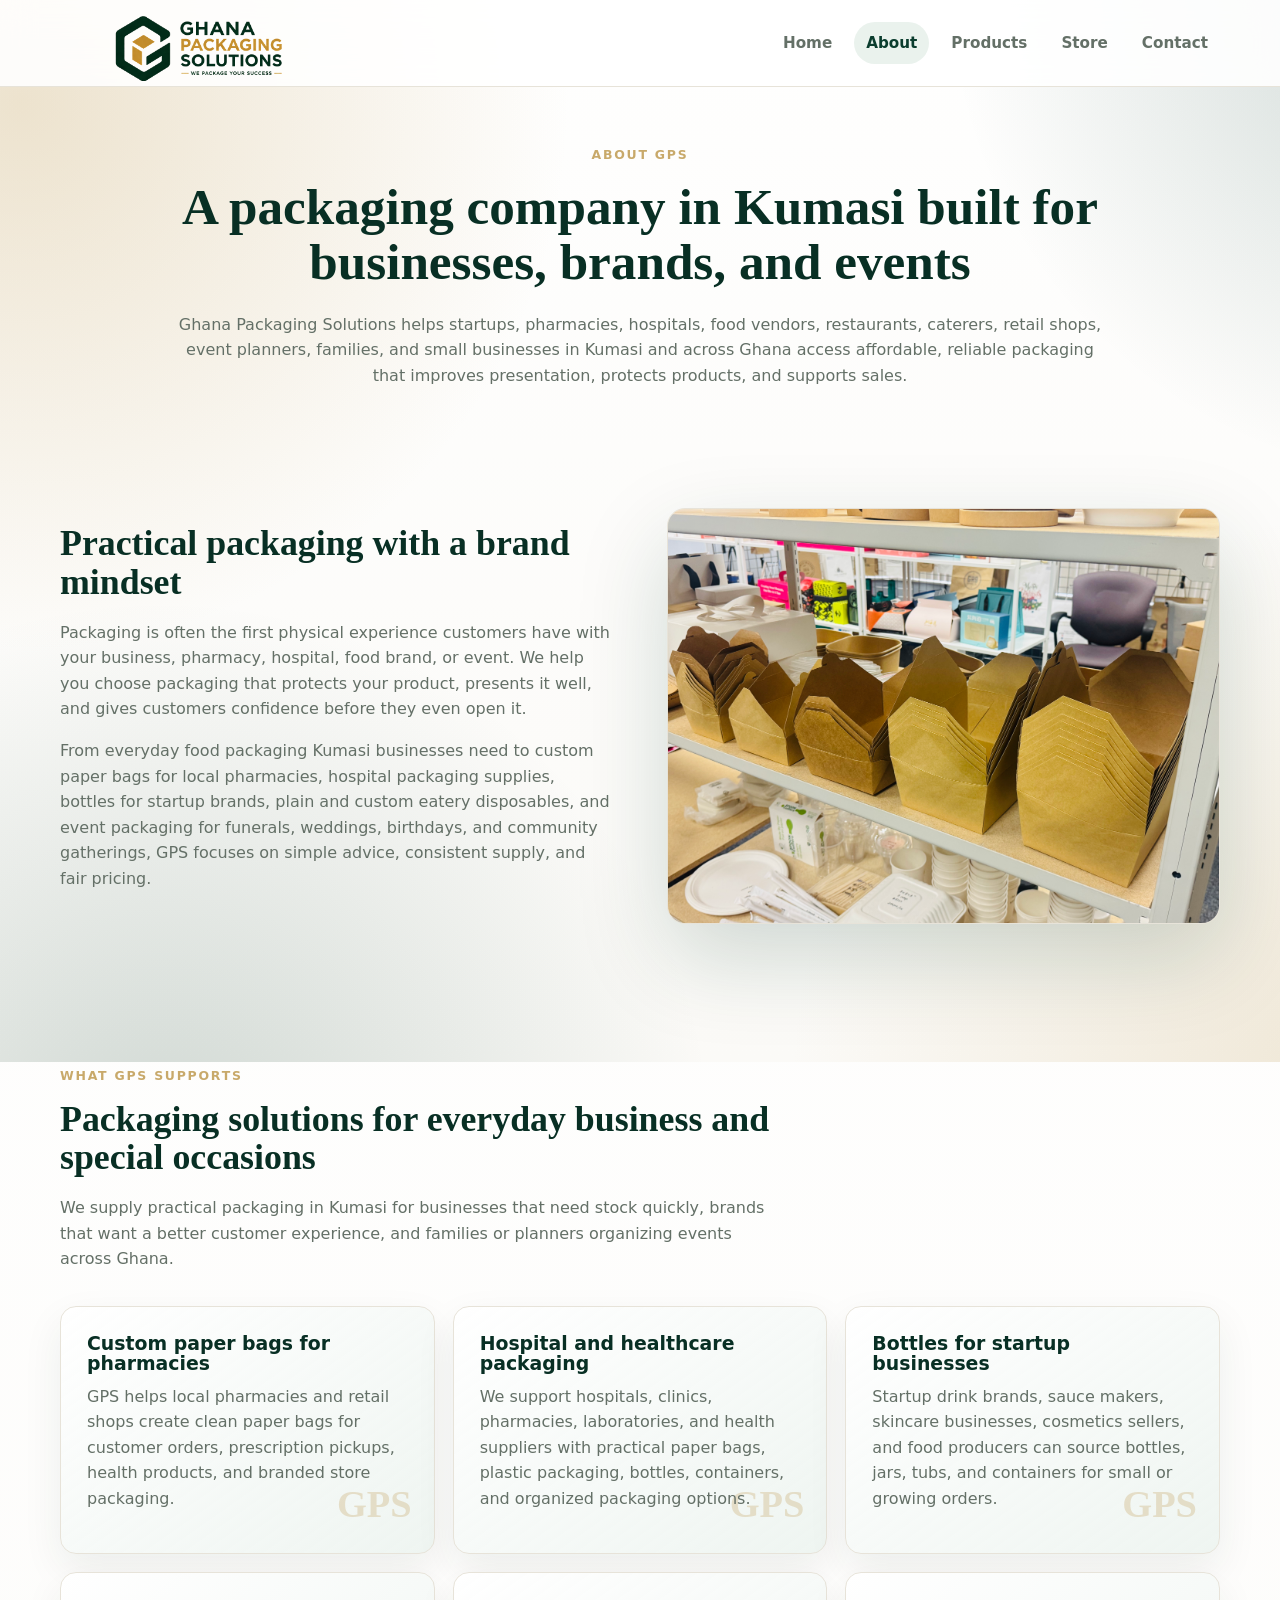
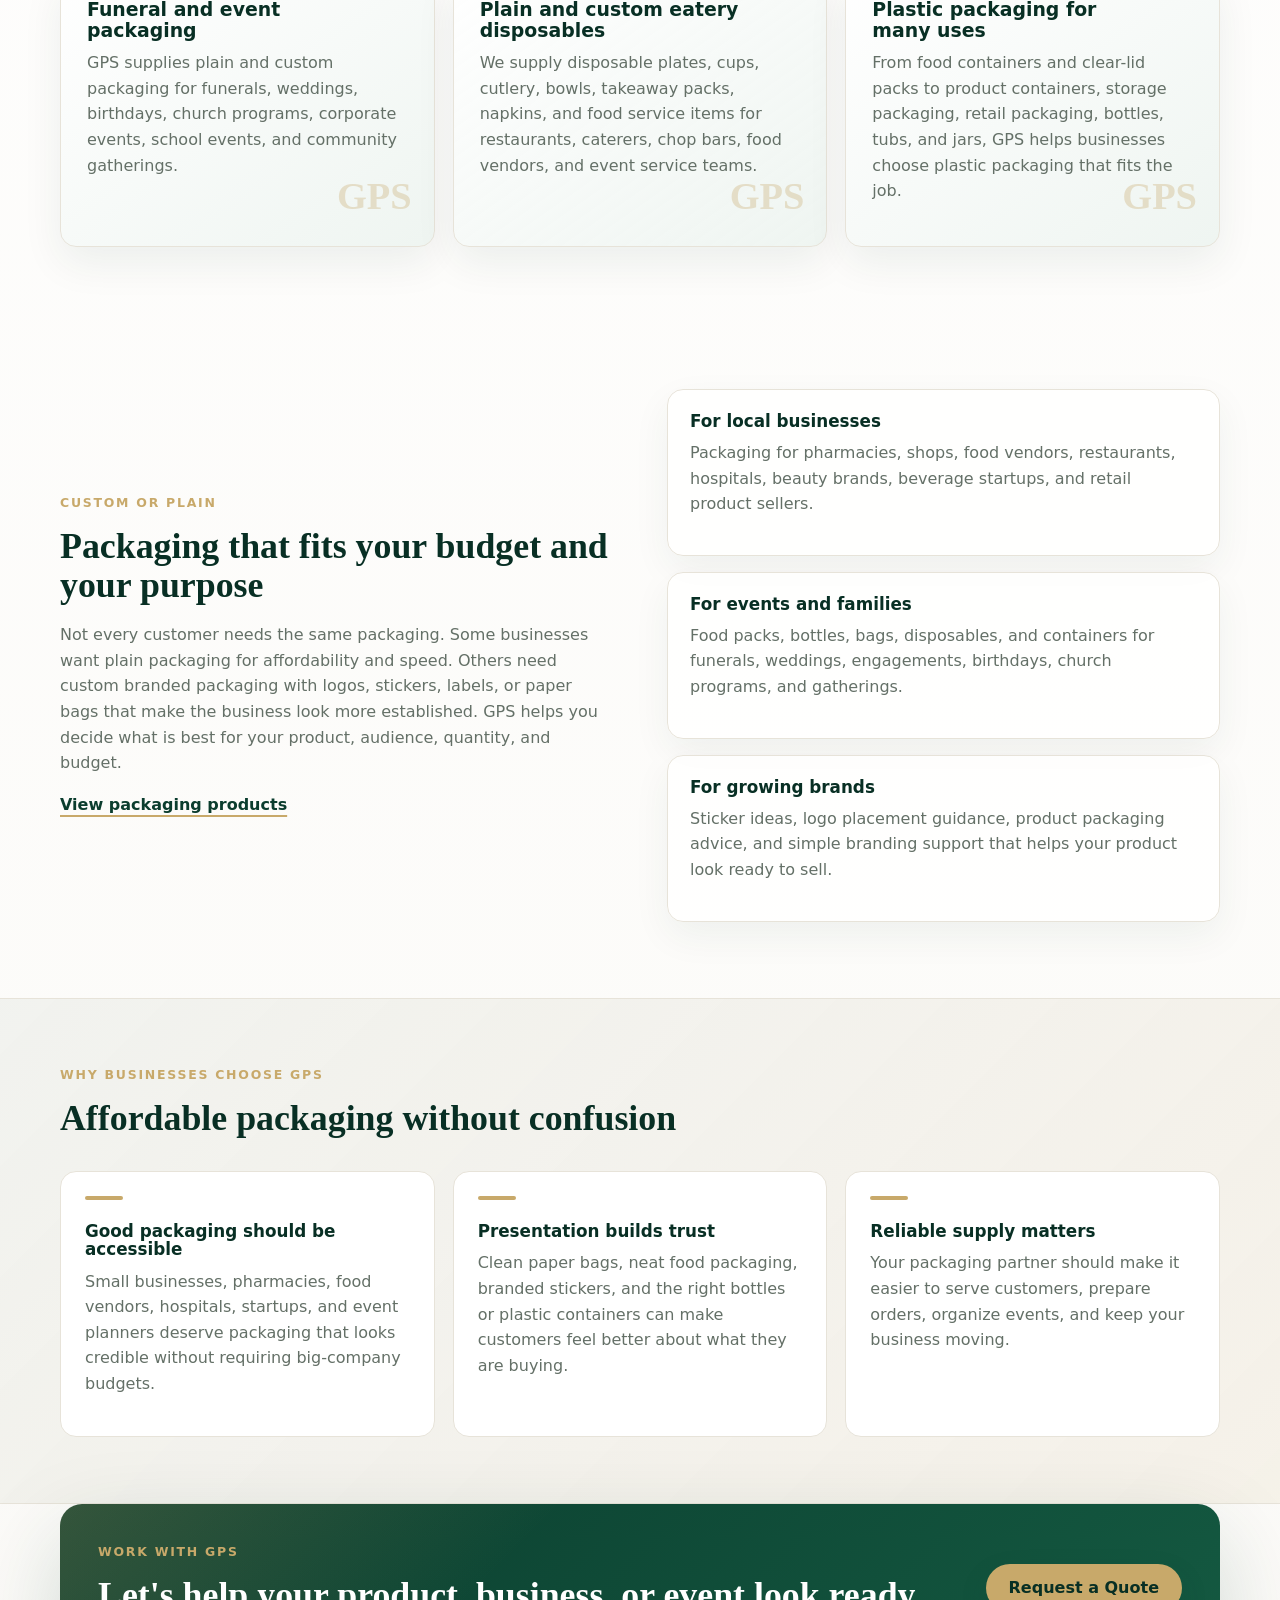
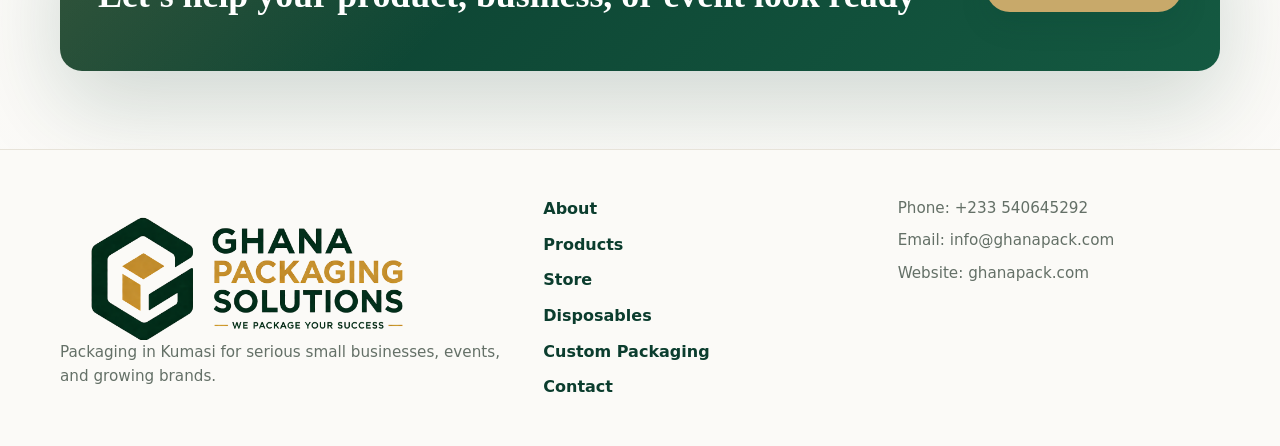
==== commit 0a2c2e72: "Use new product images across site" ====
--- a/about.html
+++ b/about.html
@@ -10,12 +10,12 @@
   <meta property="og:title" content="About Ghana Packaging Solutions">
   <meta property="og:description" content="A packaging company in Kumasi supplying custom paper bags, pharmacy bags, hospital packaging, bottles, plastic packaging, disposables, and event packaging Ghana-wide.">
   <meta property="og:url" content="https://ghanapack.com/about.html">
-  <meta property="og:image" content="https://www.ghanapack.com/assets/images/foodpack.jpeg">
+  <meta property="og:image" content="https://www.ghanapack.com/assets/images/store-optimized/kraft-takeaway-boxes-shelf.jpeg">
   <meta property="og:image:alt" content="Food packaging products supplied by Ghana Packaging Solutions">
   <meta name="twitter:card" content="summary_large_image">
   <meta name="twitter:title" content="About Ghana Packaging Solutions">
   <meta name="twitter:description" content="Custom paper bags, pharmacy bags, hospital packaging, bottles, plastic packaging, disposables, and event packaging from GPS in Kumasi.">
-  <meta name="twitter:image" content="https://www.ghanapack.com/assets/images/foodpack.jpeg">
+  <meta name="twitter:image" content="https://www.ghanapack.com/assets/images/store-optimized/kraft-takeaway-boxes-shelf.jpeg">
   <link rel="icon" href="/favicon.ico" sizes="any">
   <link rel="icon" type="image/png" sizes="512x512" href="/assets/images/faviconefinal.png">
   <link rel="apple-touch-icon" href="/assets/images/faviconefinal.png">
@@ -49,7 +49,7 @@
       </div>
       <figure class="image-panel">
         <!-- IMAGE TO CHANGE: Replace this with a Ghana/local GPS shop, warehouse, or product-only packaging photo. Avoid foreign people, foreign dishes, and unrelated scenes. -->
-        <img src="assets/images/foodpack.jpeg" alt="Ghana Packaging Solutions food packaging supplies for businesses in Ghana" loading="lazy">
+        <img src="assets/images/store-optimized/kraft-takeaway-boxes-shelf.jpeg" alt="Ghana Packaging Solutions food packaging supplies for businesses in Ghana" loading="lazy">
       </figure>
     </section>
 
--- a/css/style.css
+++ b/css/style.css
@@ -30,6 +30,10 @@
   font-family: Inter, ui-sans-serif, system-ui, -apple-system, BlinkMacSystemFont, "Segoe UI", sans-serif;
   line-height: 1.6;
   isolation: isolate;
+}
+
+body.modal-open {
+  overflow: hidden;
 }
 
 body::before {
@@ -717,8 +721,8 @@
 
 .store-shell {
   display: grid;
-  grid-template-columns: 230px minmax(0, 1fr) 280px;
-  gap: 22px;
+  grid-template-columns: minmax(0, 1fr) 320px;
+  gap: 24px;
   align-items: start;
   padding-top: 18px;
 }
@@ -732,11 +736,21 @@
 
 .store-tools,
 .store-cart {
+  display: grid;
+  gap: 18px;
+  padding: 20px;
+}
+
+.store-tools {
+  grid-column: 1 / -1;
+  grid-template-columns: minmax(190px, 0.8fr) minmax(260px, 1fr) minmax(0, 1.4fr);
+  align-items: end;
+}
+
+.store-cart {
   position: sticky;
   top: 98px;
-  display: grid;
-  gap: 18px;
-  padding: 20px;
+  border-color: rgba(200, 169, 106, 0.42);
 }
 
 .store-search {
@@ -749,6 +763,7 @@
 .store-search input,
 .store-search textarea {
   width: 100%;
+  min-height: 48px;
   border: 1px solid var(--line);
   border-radius: 10px;
   padding: 12px 14px;
@@ -768,6 +783,7 @@
   display: flex;
   flex-wrap: wrap;
   gap: 8px;
+  align-items: center;
 }
 
 .store-filter,
@@ -818,7 +834,7 @@
 
 .store-grid {
   display: grid;
-  grid-template-columns: repeat(2, minmax(0, 1fr));
+  grid-template-columns: repeat(3, minmax(0, 1fr));
   gap: 18px;
 }
 
@@ -844,7 +860,7 @@
 
 .store-card img {
   width: 100%;
-  aspect-ratio: 1.18 / 1;
+  aspect-ratio: 1.28 / 1;
   border-bottom: 1px solid var(--line);
   object-fit: cover;
 }
@@ -912,6 +928,72 @@
 .store-clear {
   min-height: 38px;
   padding: 0 14px;
+}
+
+.store-modal {
+  position: fixed;
+  inset: 0;
+  z-index: 80;
+  display: grid;
+  place-items: end center;
+  padding: 18px;
+}
+
+.store-modal[hidden] {
+  display: none;
+}
+
+.store-modal-backdrop {
+  position: absolute;
+  inset: 0;
+  background: rgba(11, 61, 46, 0.48);
+  backdrop-filter: blur(8px);
+}
+
+.store-modal-card {
+  position: relative;
+  z-index: 1;
+  display: grid;
+  width: min(100%, 520px);
+  max-height: min(86vh, 760px);
+  overflow: auto;
+  border: 1px solid rgba(255, 255, 255, 0.72);
+  border-radius: 18px;
+  background: var(--white);
+  box-shadow: 0 30px 80px rgba(11, 61, 46, 0.28);
+}
+
+.store-modal-close {
+  position: absolute;
+  top: 12px;
+  right: 12px;
+  z-index: 2;
+  min-height: 38px;
+  border: 1px solid var(--line);
+  border-radius: 999px;
+  padding: 0 14px;
+  background: rgba(255, 255, 255, 0.92);
+  color: var(--green);
+  cursor: pointer;
+  font: inherit;
+  font-weight: 850;
+}
+
+.store-modal-image {
+  width: 100%;
+  aspect-ratio: 1.18 / 1;
+  object-fit: cover;
+}
+
+.store-modal-content {
+  display: grid;
+  gap: 12px;
+  padding: 22px;
+}
+
+.store-modal-note {
+  color: var(--green);
+  font-weight: 850;
 }
 
 .product-list {
@@ -1116,6 +1198,10 @@
     position: static;
   }
 
+  .store-tools {
+    grid-template-columns: 1fr;
+  }
+
   .category-grid,
   .feature-grid,
   .feature-grid.three,
@@ -1174,14 +1260,59 @@
   .feature-grid.three,
   .industry-row,
   .service-grid,
-  .store-grid,
   .product-card {
     grid-template-columns: 1fr;
+  }
+
+  .store-grid {
+    grid-template-columns: repeat(2, minmax(0, 1fr));
+    gap: 12px;
+  }
+
+  .store-card {
+    cursor: pointer;
+    border-radius: 12px;
+  }
+
+  .store-card:hover {
+    transform: none;
+  }
+
+  .store-card img {
+    aspect-ratio: 1 / 1;
+  }
+
+  .store-card-body {
+    gap: 7px;
+    padding: 10px;
+  }
+
+  .store-card-body h3 {
+    margin-bottom: 0;
+    font-size: 0.9rem;
+    line-height: 1.18;
+  }
+
+  .store-card-body p,
+  .store-card-actions span,
+  .store-tag {
+    display: none;
   }
 
   .store-section-heading {
     align-items: flex-start;
     flex-direction: column;
+  }
+
+  .store-card-actions {
+    margin-top: 0;
+  }
+
+  .store-add {
+    width: 100%;
+    min-height: 36px;
+    padding: 0 10px;
+    font-size: 0.82rem;
   }
 
   .product-card {
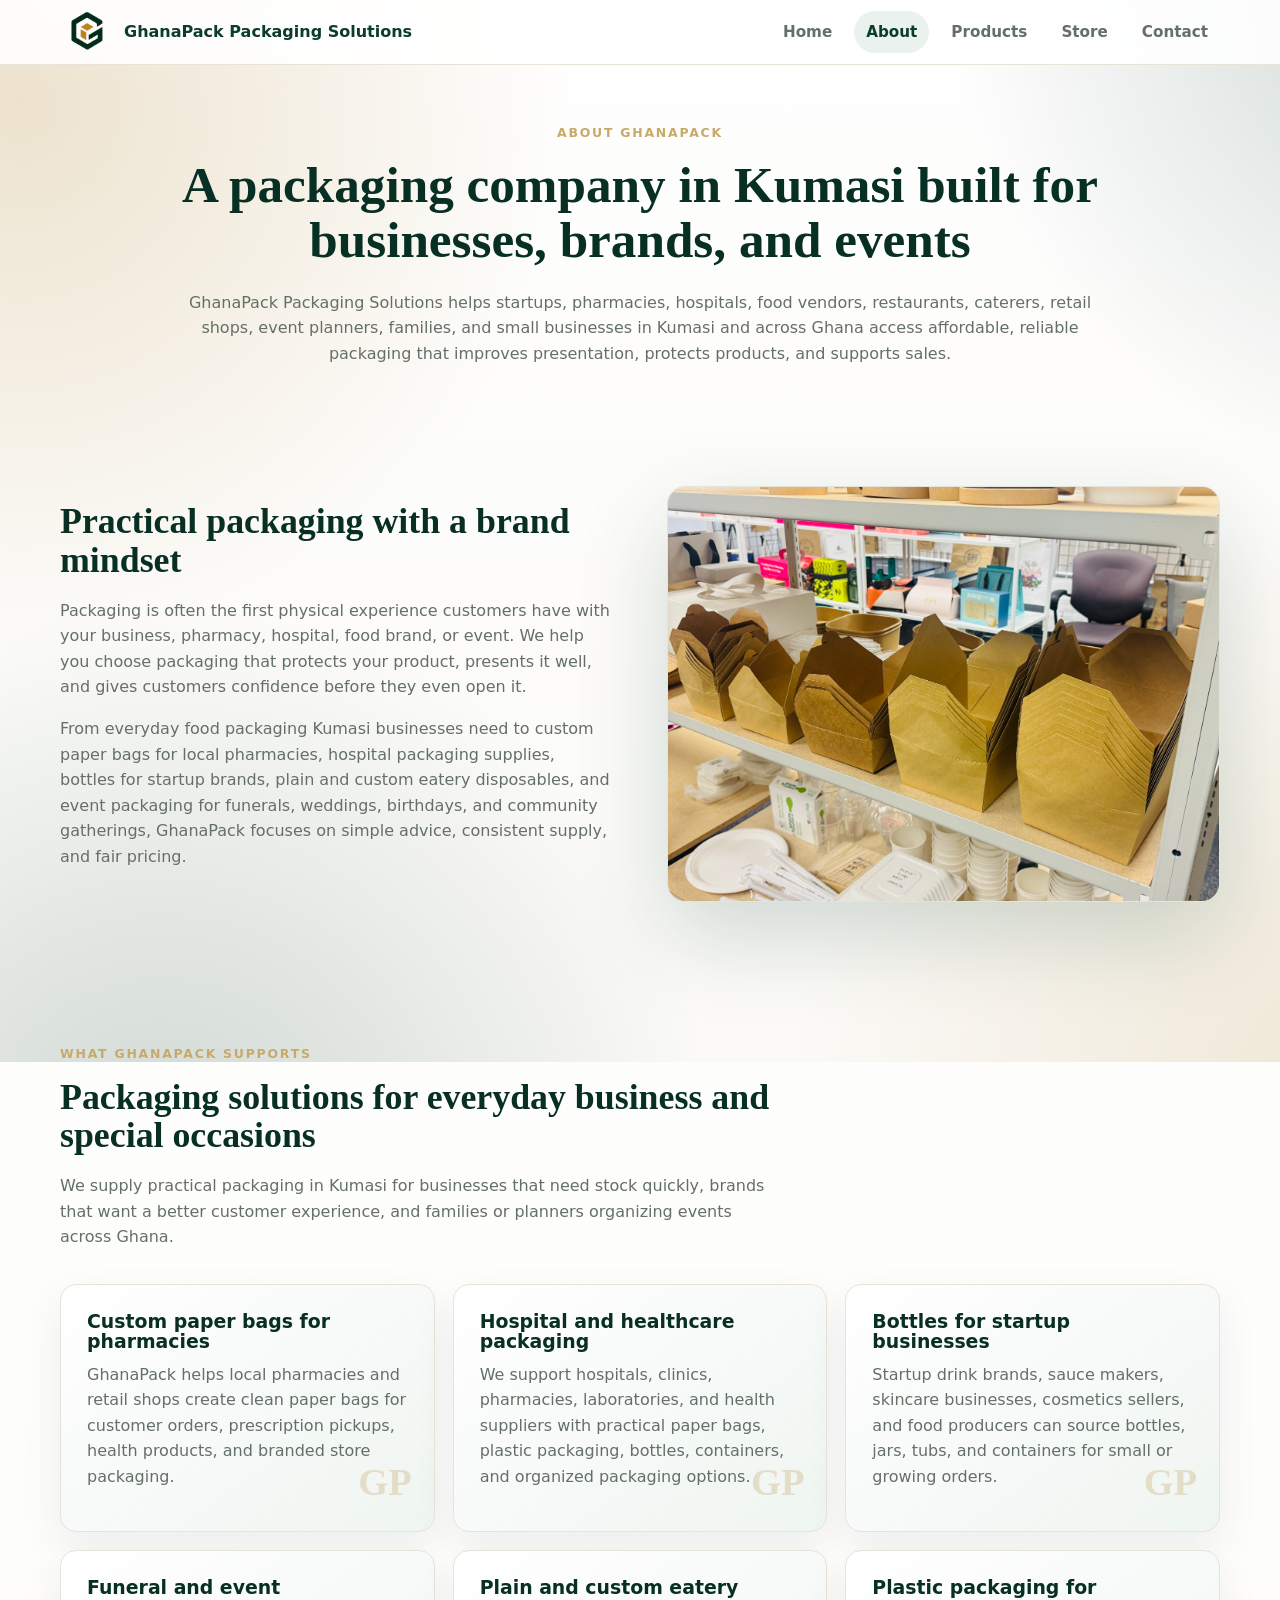
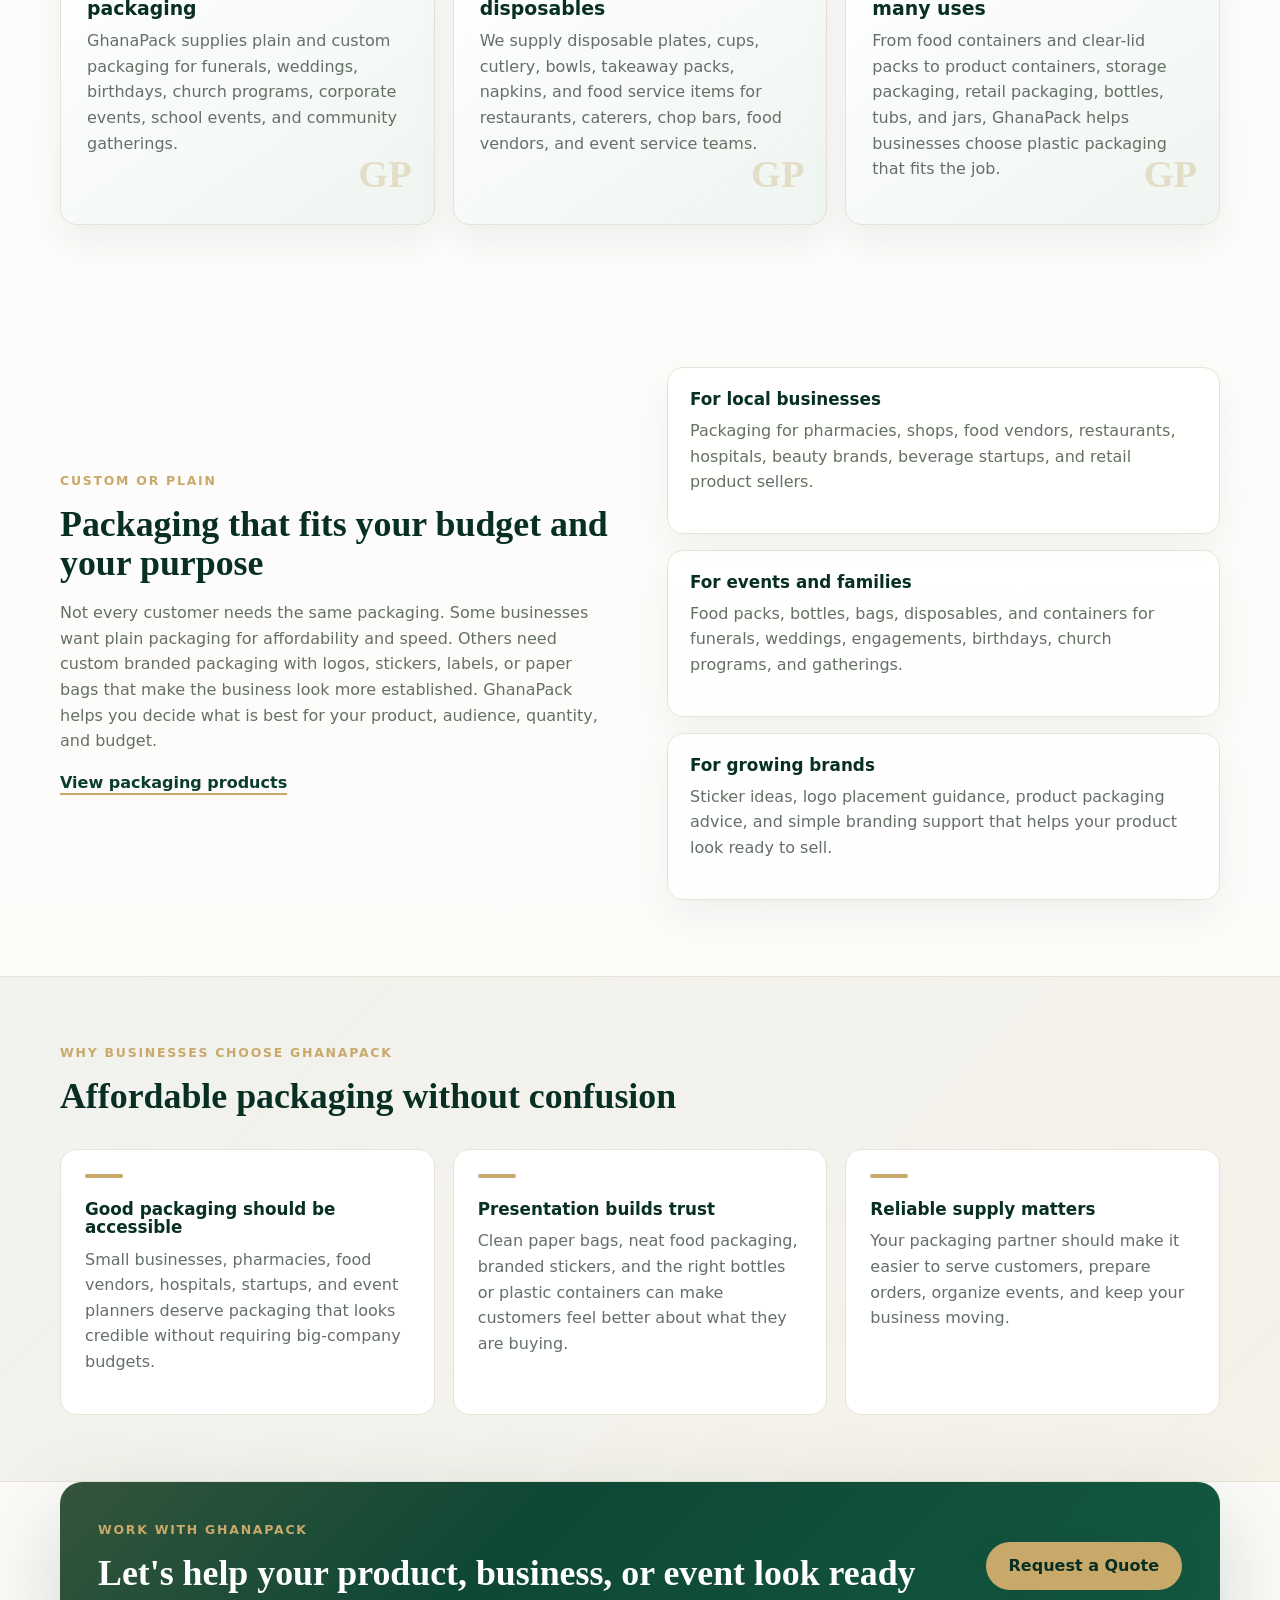
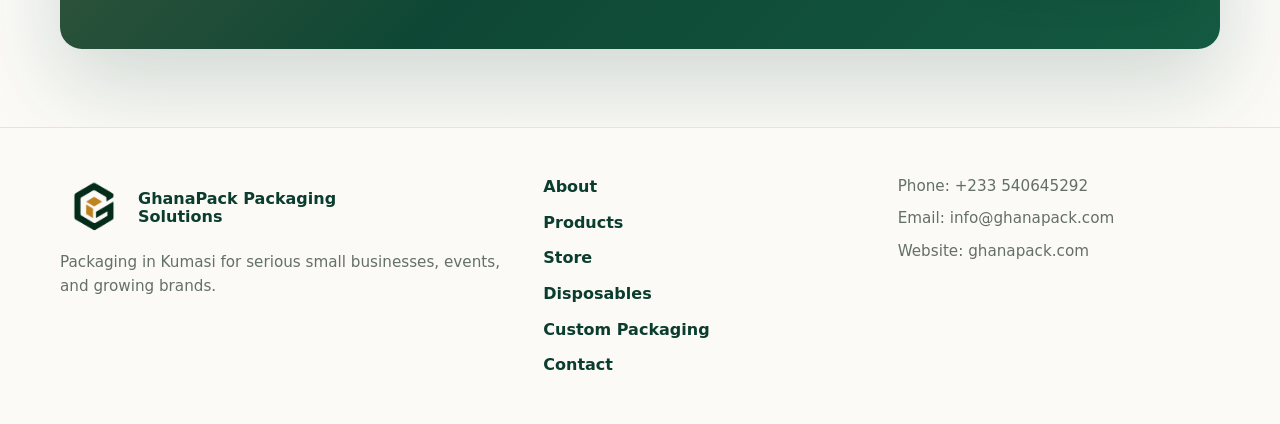
==== commit 1a565bc9: "Rename brand to GhanaPack Packaging Solutions" ====
--- a/about.html
+++ b/about.html
@@ -3,19 +3,19 @@
 <head>
   <meta charset="UTF-8">
   <meta name="viewport" content="width=device-width, initial-scale=1.0">
-  <title>About GPS | Packaging Company in Kumasi, Ghana</title>
-  <meta name="description" content="Learn about Ghana Packaging Solutions, a packaging company in Kumasi supplying custom paper bags, pharmacy bags, hospital packaging, bottles, plastic packaging, disposables, and event packaging Ghana-wide.">
-  <link rel="canonical" href="https://ghanapack.com/about.html">
+  <title>About GhanaPack | Packaging Company in Kumasi, Ghana</title>
+  <meta name="description" content="Learn about GhanaPack Packaging Solutions, a packaging company in Kumasi supplying custom paper bags, pharmacy bags, hospital packaging, bottles, plastic packaging, disposables, and event packaging Ghana-wide.">
+  <link rel="canonical" href="https://www.ghanapack.com/about.html">
   <meta property="og:type" content="website">
-  <meta property="og:title" content="About Ghana Packaging Solutions">
+  <meta property="og:title" content="About GhanaPack Packaging Solutions">
   <meta property="og:description" content="A packaging company in Kumasi supplying custom paper bags, pharmacy bags, hospital packaging, bottles, plastic packaging, disposables, and event packaging Ghana-wide.">
-  <meta property="og:url" content="https://ghanapack.com/about.html">
-  <meta property="og:image" content="https://www.ghanapack.com/assets/images/store-optimized/kraft-takeaway-boxes-shelf.jpeg">
-  <meta property="og:image:alt" content="Food packaging products supplied by Ghana Packaging Solutions">
+  <meta property="og:url" content="https://www.ghanapack.com/about.html">
+  <meta property="og:image" content="https://www.ghanapack.com/assets/images/store-optimized/custom-paper-bags-display.jpeg">
+  <meta property="og:image:alt" content="Paper bags and custom packaging supplied by GhanaPack Packaging Solutions">
   <meta name="twitter:card" content="summary_large_image">
-  <meta name="twitter:title" content="About Ghana Packaging Solutions">
-  <meta name="twitter:description" content="Custom paper bags, pharmacy bags, hospital packaging, bottles, plastic packaging, disposables, and event packaging from GPS in Kumasi.">
-  <meta name="twitter:image" content="https://www.ghanapack.com/assets/images/store-optimized/kraft-takeaway-boxes-shelf.jpeg">
+  <meta name="twitter:title" content="About GhanaPack Packaging Solutions">
+  <meta name="twitter:description" content="Custom paper bags, pharmacy bags, hospital packaging, bottles, plastic packaging, disposables, and event packaging from GhanaPack in Kumasi.">
+  <meta name="twitter:image" content="https://www.ghanapack.com/assets/images/store-optimized/custom-paper-bags-display.jpeg">
   <link rel="icon" href="/favicon.ico" sizes="any">
   <link rel="icon" type="image/png" sizes="512x512" href="/assets/images/faviconefinal.png">
   <link rel="apple-touch-icon" href="/assets/images/faviconefinal.png">
@@ -23,7 +23,7 @@
 </head>
 <body>
   <header class="site-header">
-    <a class="brand" href="index.html" aria-label="Ghana Packaging Solutions home"><img class="brand-logo" src="assets/images/logoname-cropped.png" alt="Ghana Packaging Solutions logo"><span class="brand-text">Ghana Packaging Solutions</span></a>
+    <a class="brand" href="index.html" aria-label="GhanaPack Packaging Solutions home"><img class="brand-logo" src="assets/images/logo-transparent.png" alt="GhanaPack Packaging Solutions logo"><span class="brand-text">GhanaPack Packaging Solutions</span></a>
     <button class="nav-toggle" type="button" aria-label="Open navigation" aria-expanded="false">Menu</button>
     <nav class="site-nav" aria-label="Primary navigation">
       <a href="index.html">Home</a>
@@ -36,33 +36,33 @@
 
   <main>
     <section class="page-hero">
-      <p class="eyebrow">About GPS</p>
+      <p class="eyebrow">About GhanaPack</p>
       <h1>A packaging company in Kumasi built for businesses, brands, and events</h1>
-      <p>Ghana Packaging Solutions helps startups, pharmacies, hospitals, food vendors, restaurants, caterers, retail shops, event planners, families, and small businesses in Kumasi and across Ghana access affordable, reliable packaging that improves presentation, protects products, and supports sales.</p>
+      <p>GhanaPack Packaging Solutions helps startups, pharmacies, hospitals, food vendors, restaurants, caterers, retail shops, event planners, families, and small businesses in Kumasi and across Ghana access affordable, reliable packaging that improves presentation, protects products, and supports sales.</p>
     </section>
 
     <section class="split-section">
       <div>
         <h2>Practical packaging with a brand mindset</h2>
         <p>Packaging is often the first physical experience customers have with your business, pharmacy, hospital, food brand, or event. We help you choose packaging that protects your product, presents it well, and gives customers confidence before they even open it.</p>
-        <p>From everyday food packaging Kumasi businesses need to custom paper bags for local pharmacies, hospital packaging supplies, bottles for startup brands, plain and custom eatery disposables, and event packaging for funerals, weddings, birthdays, and community gatherings, GPS focuses on simple advice, consistent supply, and fair pricing.</p>
+        <p>From everyday food packaging Kumasi businesses need to custom paper bags for local pharmacies, hospital packaging supplies, bottles for startup brands, plain and custom eatery disposables, and event packaging for funerals, weddings, birthdays, and community gatherings, GhanaPack focuses on simple advice, consistent supply, and fair pricing.</p>
       </div>
       <figure class="image-panel">
-        <!-- IMAGE TO CHANGE: Replace this with a Ghana/local GPS shop, warehouse, or product-only packaging photo. Avoid foreign people, foreign dishes, and unrelated scenes. -->
-        <img src="assets/images/store-optimized/kraft-takeaway-boxes-shelf.jpeg" alt="Ghana Packaging Solutions food packaging supplies for businesses in Ghana" loading="lazy">
+        <!-- IMAGE TO CHANGE: Replace this with a Ghana/local GhanaPack shop, warehouse, or product-only packaging photo. Avoid foreign people, foreign dishes, and unrelated scenes. -->
+        <img src="assets/images/store-optimized/kraft-takeaway-boxes-shelf.jpeg" alt="GhanaPack Packaging Solutions food packaging supplies for businesses in Ghana" loading="lazy">
       </figure>
     </section>
 
     <section class="section">
       <div class="section-heading">
-        <p class="eyebrow">What GPS supports</p>
+        <p class="eyebrow">What GhanaPack supports</p>
         <h2>Packaging solutions for everyday business and special occasions</h2>
         <p>We supply practical packaging in Kumasi for businesses that need stock quickly, brands that want a better customer experience, and families or planners organizing events across Ghana.</p>
       </div>
       <div class="service-grid">
         <article class="service-card">
           <h3>Custom paper bags for pharmacies</h3>
-          <p>GPS helps local pharmacies and retail shops create clean paper bags for customer orders, prescription pickups, health products, and branded store packaging.</p>
+          <p>GhanaPack helps local pharmacies and retail shops create clean paper bags for customer orders, prescription pickups, health products, and branded store packaging.</p>
         </article>
         <article class="service-card">
           <h3>Hospital and healthcare packaging</h3>
@@ -74,7 +74,7 @@
         </article>
         <article class="service-card">
           <h3>Funeral and event packaging</h3>
-          <p>GPS supplies plain and custom packaging for funerals, weddings, birthdays, church programs, corporate events, school events, and community gatherings.</p>
+          <p>GhanaPack supplies plain and custom packaging for funerals, weddings, birthdays, church programs, corporate events, school events, and community gatherings.</p>
         </article>
         <article class="service-card">
           <h3>Plain and custom eatery disposables</h3>
@@ -82,7 +82,7 @@
         </article>
         <article class="service-card">
           <h3>Plastic packaging for many uses</h3>
-          <p>From food containers and clear-lid packs to product containers, storage packaging, retail packaging, bottles, tubs, and jars, GPS helps businesses choose plastic packaging that fits the job.</p>
+          <p>From food containers and clear-lid packs to product containers, storage packaging, retail packaging, bottles, tubs, and jars, GhanaPack helps businesses choose plastic packaging that fits the job.</p>
         </article>
       </div>
     </section>
@@ -91,7 +91,7 @@
       <div>
         <p class="eyebrow">Custom or plain</p>
         <h2>Packaging that fits your budget and your purpose</h2>
-        <p>Not every customer needs the same packaging. Some businesses want plain packaging for affordability and speed. Others need custom branded packaging with logos, stickers, labels, or paper bags that make the business look more established. GPS helps you decide what is best for your product, audience, quantity, and budget.</p>
+        <p>Not every customer needs the same packaging. Some businesses want plain packaging for affordability and speed. Others need custom branded packaging with logos, stickers, labels, or paper bags that make the business look more established. GhanaPack helps you decide what is best for your product, audience, quantity, and budget.</p>
         <a class="text-link" href="products.html">View packaging products</a>
       </div>
       <div class="support-list">
@@ -112,7 +112,7 @@
 
     <section class="section section-muted">
       <div class="section-heading">
-        <p class="eyebrow">Why businesses choose GPS</p>
+        <p class="eyebrow">Why businesses choose GhanaPack</p>
         <h2>Affordable packaging without confusion</h2>
       </div>
       <div class="feature-grid three">
@@ -133,7 +133,7 @@
 
     <section class="cta-band">
       <div>
-        <p class="eyebrow">Work with GPS</p>
+        <p class="eyebrow">Work with GhanaPack</p>
         <h2>Let's help your product, business, or event look ready</h2>
       </div>
       <a class="button button-primary" href="contact.html">Request a Quote</a>
@@ -141,7 +141,7 @@
   </main>
 
   <footer class="site-footer">
-    <div><a class="footer-brand footer-brand-logo" href="index.html" aria-label="Ghana Packaging Solutions home"><img class="footer-logo" src="assets/images/logoname-cropped.png" alt="Ghana Packaging Solutions logo and tagline"></a><p>Packaging in Kumasi for serious small businesses, events, and growing brands.</p></div>
+    <div><a class="footer-brand footer-brand-logo" href="index.html" aria-label="GhanaPack Packaging Solutions home"><img class="footer-logo" src="assets/images/logo-transparent.png" alt="GhanaPack Packaging Solutions logo"><span class="brand-text">GhanaPack Packaging Solutions</span></a><p>Packaging in Kumasi for serious small businesses, events, and growing brands.</p></div>
     <nav aria-label="Footer navigation"><a href="about.html">About</a><a href="products.html">Products</a>
       <a href="store.html">Store</a><a href="disposables.html">Disposables</a><a href="custom-packaging.html">Custom Packaging</a><a href="contact.html">Contact</a></nav>
     <div><p>Phone: +233 540645292</p><p>Email: info@ghanapack.com</p><p>Website: ghanapack.com</p></div>
--- a/css/style.css
+++ b/css/style.css
@@ -101,8 +101,8 @@
 }
 
 .brand-logo {
-  width: 270px;
-  height: 76px;
+  width: 54px;
+  height: 54px;
   border: 0;
   border-radius: 0;
   background: transparent;
@@ -112,18 +112,18 @@
 }
 
 .brand-text {
-  display: none;
+  display: block;
   line-height: 1.15;
 }
 
 .footer-brand-logo {
-  display: block;
+  display: inline-flex;
   max-width: 360px;
 }
 
 .footer-logo {
-  width: 100%;
-  aspect-ratio: 5 / 2;
+  width: 68px;
+  height: 68px;
   border: 0;
   border-radius: 0;
   background: transparent;
@@ -373,6 +373,48 @@
   transform: scale(1.045);
 }
 
+.product-gallery {
+  display: grid;
+  width: min(var(--container), calc(100% - 40px));
+  grid-template-columns: repeat(4, minmax(0, 1fr));
+  gap: 18px;
+  margin: 0 auto 72px;
+}
+
+.gallery-card {
+  overflow: hidden;
+  border: 1px solid var(--line);
+  border-radius: 16px;
+  background: var(--white);
+  box-shadow: 0 14px 40px rgba(11, 61, 46, 0.07);
+  transition: transform 220ms ease, box-shadow 220ms ease, border-color 220ms ease;
+}
+
+.gallery-card:hover {
+  border-color: rgba(200, 169, 106, 0.62);
+  box-shadow: var(--shadow);
+  transform: translateY(-5px);
+}
+
+.gallery-card img {
+  width: 100%;
+  aspect-ratio: 1.18 / 1;
+  object-fit: cover;
+  transition: transform 600ms ease, filter 600ms ease;
+}
+
+.gallery-card:hover img {
+  filter: saturate(1.08) contrast(1.04);
+  transform: scale(1.045);
+}
+
+.gallery-card figcaption {
+  padding: 14px 15px 16px;
+  color: var(--green-900);
+  font-size: 0.94rem;
+  font-weight: 850;
+}
+
 .proof-strip {
   display: grid;
   width: min(var(--container), calc(100% - 40px));
@@ -590,7 +632,7 @@
   right: 22px;
   bottom: 18px;
   color: rgba(200, 169, 106, 0.32);
-  content: "GPS";
+  content: "GP";
   font-family: Georgia, "Times New Roman", serif;
   font-size: 2.4rem;
   font-weight: 700;
@@ -1208,6 +1250,7 @@
   .industry-row,
   .service-grid,
   .proof-strip,
+  .product-gallery,
   .store-grid {
     grid-template-columns: repeat(2, minmax(0, 1fr));
   }
@@ -1229,8 +1272,8 @@
   }
 
   .brand-logo {
-    width: 220px;
-    height: 62px;
+    width: 48px;
+    height: 48px;
   }
 
   .footer-brand-logo {
@@ -1260,6 +1303,7 @@
   .feature-grid.three,
   .industry-row,
   .service-grid,
+  .product-gallery,
   .product-card {
     grid-template-columns: 1fr;
   }
